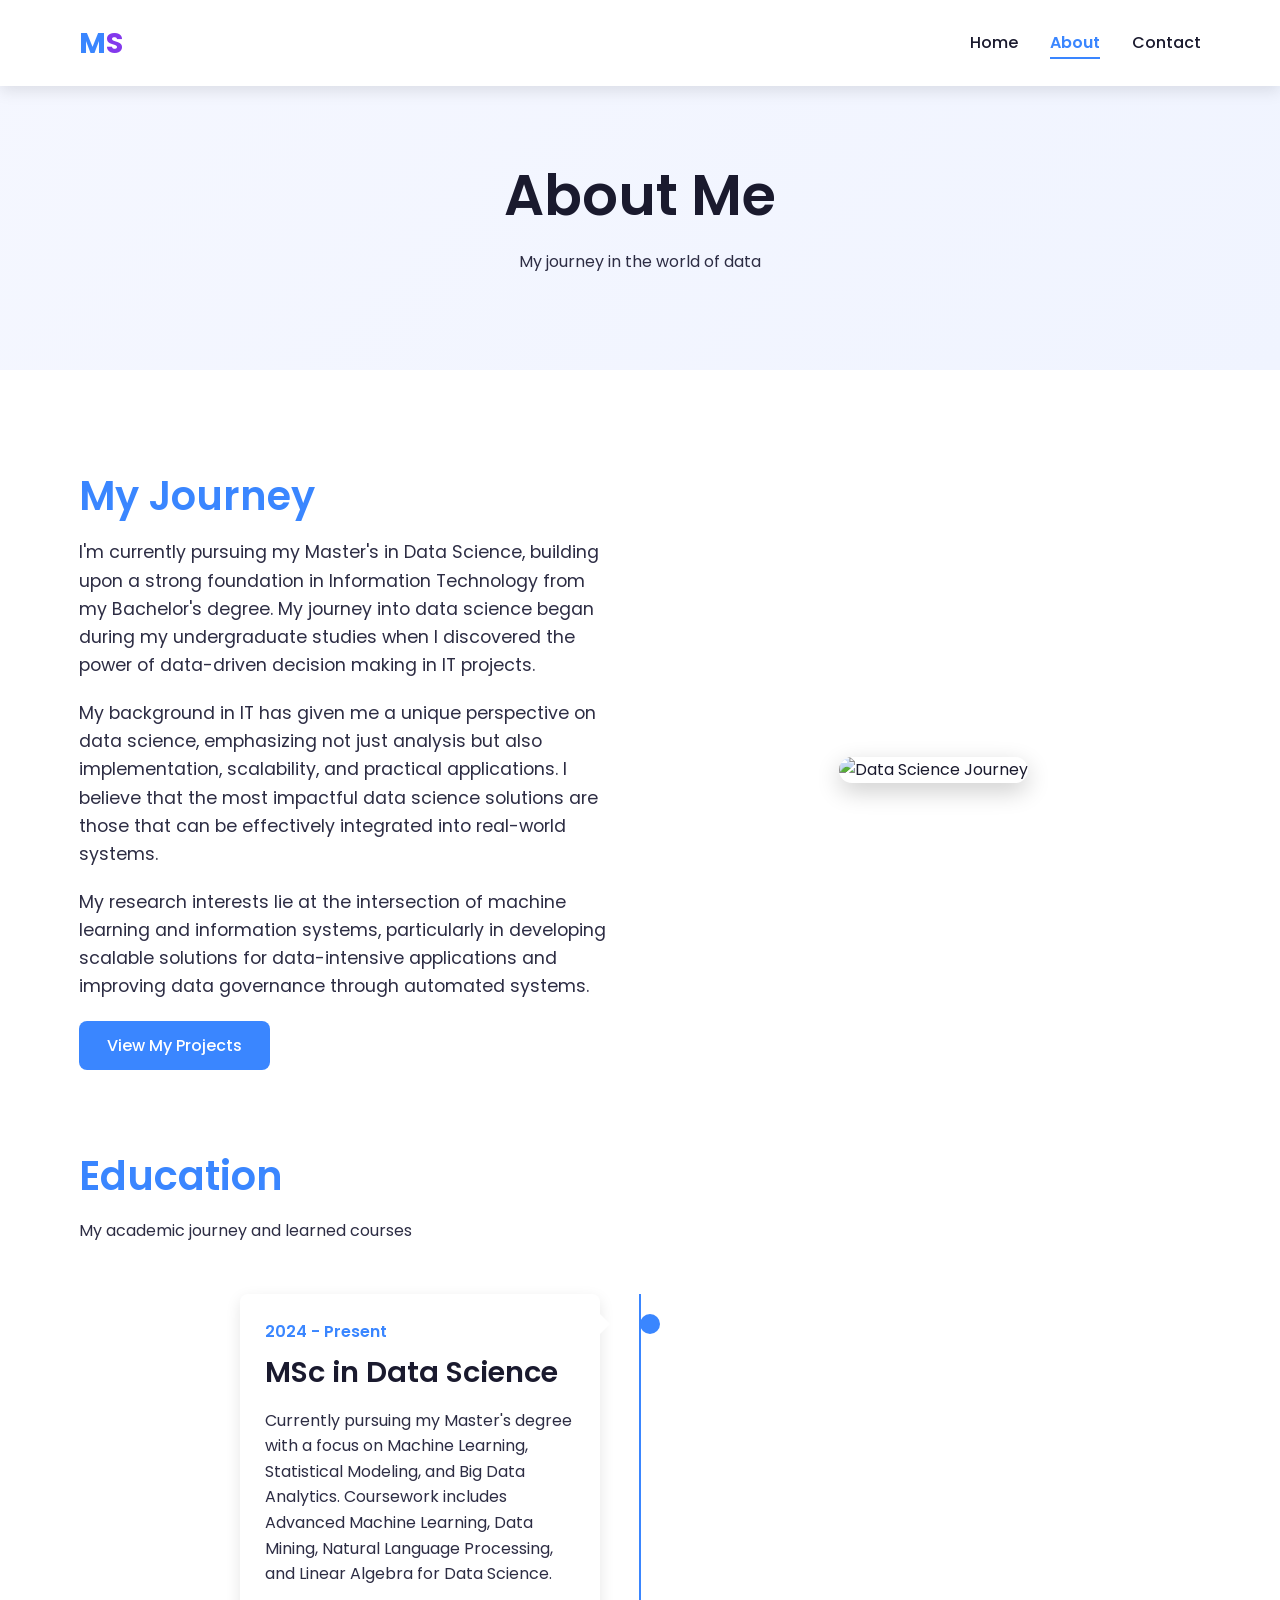
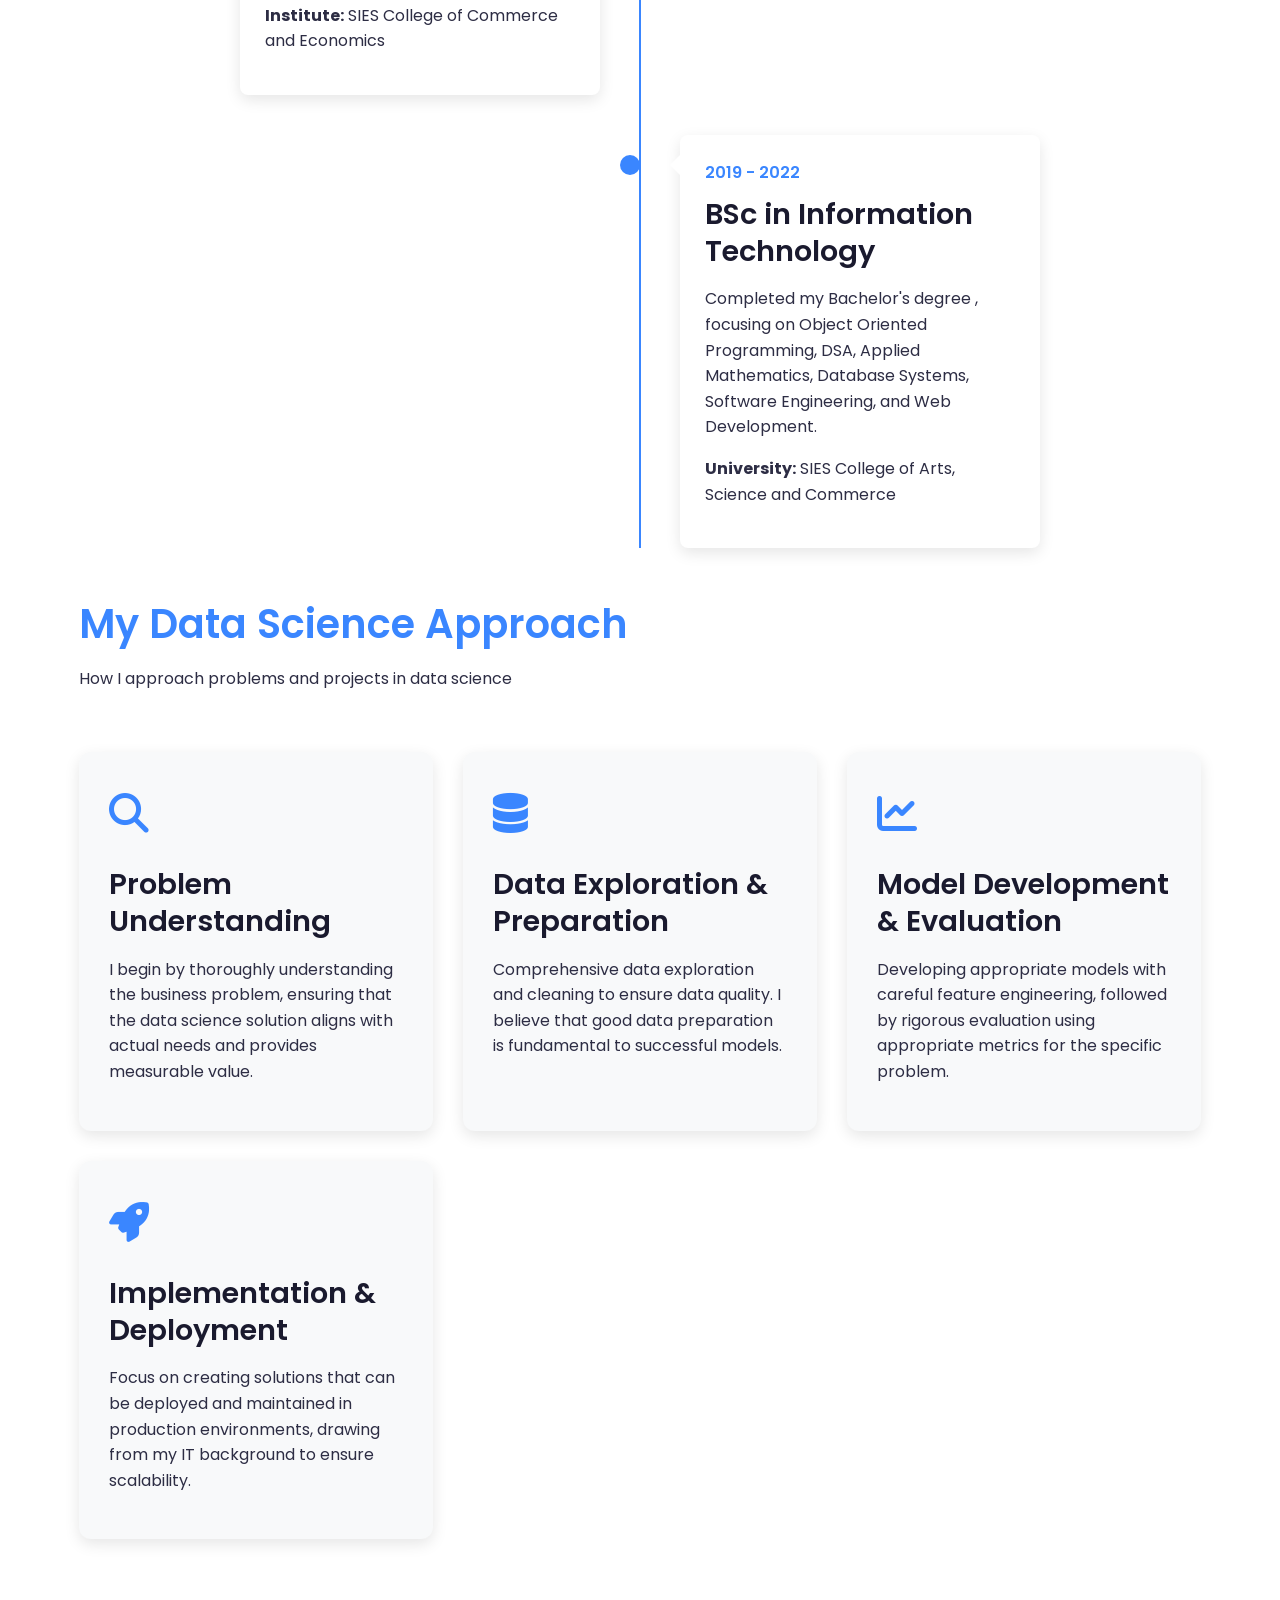
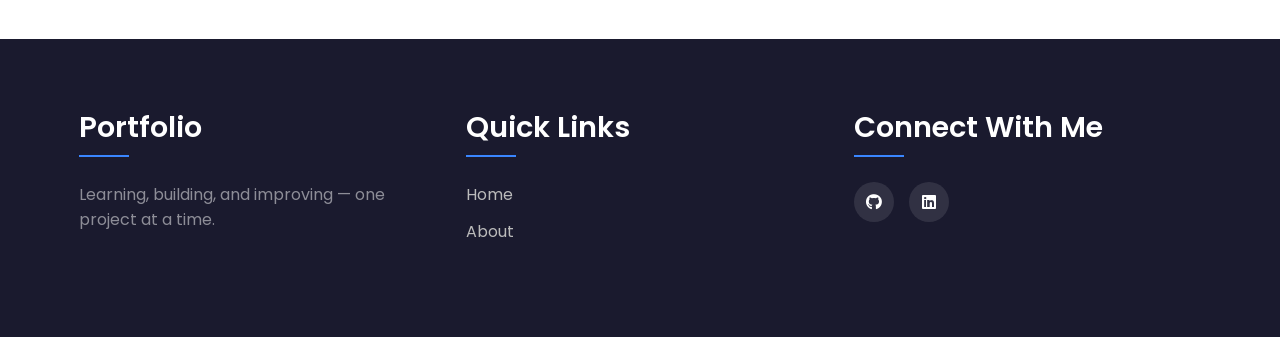
==== about.html @ 9ca44b52 "initial commit" ====
<!DOCTYPE html>
<html lang="en">
<head>
    <meta charset="UTF-8">
    <meta name="viewport" content="width=device-width, initial-scale=1.0">
    <title>About Me</title>
    <link rel="stylesheet" href="https://cdnjs.cloudflare.com/ajax/libs/font-awesome/6.4.0/css/all.min.css">
    <link href="https://fonts.googleapis.com/css2?family=Poppins:wght@300;400;500;600;700&family=Roboto+Mono:wght@300;400;500&display=swap" rel="stylesheet">
    <style>
        :root {
            --primary: #3a86ff;
            --primary-dark: #2667cc;
            --secondary: #8338ec;
            --accent: #ff006e;
            --dark: #1a1a2e;
            --dark-light: #2d2d44;
            --light: #f8f9fa;
            --gray: #6c757d;
            --gray-light: #e9ecef;
            --success: #38b000;
            --warning: #ff9e00;
            --danger: #ef233c;
            --transition: all 0.3s ease;
            --shadow: 0 5px 15px rgba(0, 0, 0, 0.1);
            --shadow-dark: 0 8px 25px rgba(0, 0, 0, 0.2);
            --border-radius: 8px;
            --border-radius-lg: 12px;
        }

        * {
            margin: 0;
            padding: 0;
            box-sizing: border-box;
        }

        body {
            font-family: 'Poppins', sans-serif;
            line-height: 1.6;
            color: var(--dark);
            background-color: var(--light);
            overflow-x: hidden;
        }

        h1, h2, h3, h4, h5 {
            font-weight: 600;
            line-height: 1.3;
            margin-bottom: 1rem;
        }

        h1 {
            font-size: 3.5rem;
        }

        h2 {
            font-size: 2.5rem;
            color: var(--primary);
        }

        h3 {
            font-size: 1.8rem;
        }

        p {
            margin-bottom: 1rem;
            color: var(--dark-light);
        }

        a {
            text-decoration: none;
            color: inherit;
        }

        .container {
            width: 90%;
            max-width: 1200px;
            margin: 0 auto;
            padding: 0 15px;
        }

        .section {
            padding: 100px 0;
        }

        .btn {
            display: inline-block;
            padding: 12px 28px;
            border-radius: var(--border-radius);
            font-weight: 500;
            cursor: pointer;
            transition: var(--transition);
            border: none;
            font-family: 'Poppins', sans-serif;
            font-size: 1rem;
        }

        .btn-primary {
            background-color: var(--primary);
            color: white;
        }

        .btn-primary:hover {
            background-color: var(--primary-dark);
            transform: translateY(-3px);
            box-shadow: var(--shadow);
        }

        .btn-outline {
            background-color: transparent;
            color: var(--primary);
            border: 2px solid var(--primary);
        }

        .btn-outline:hover {
            background-color: var(--primary);
            color: white;
            transform: translateY(-3px);
            box-shadow: var(--shadow);
        }

        /* Header & Navigation */
        header {
            position: fixed;
            top: 0;
            left: 0;
            width: 100%;
            z-index: 1000;
            background-color: rgba(255, 255, 255, 0.95);
            box-shadow: var(--shadow);
            transition: var(--transition);
        }

        header.scrolled {
            padding: 10px 0;
            background-color: rgba(255, 255, 255, 0.98);
        }

        .navbar {
            display: flex;
            justify-content: space-between;
            align-items: center;
            padding: 20px 0;
        }

        .logo {
            font-size: 1.8rem;
            font-weight: 700;
            color: var(--primary);
        }

        .logo span {
            color: var(--secondary);
        }

        .nav-links {
            display: flex;
            list-style: none;
        }

        .nav-links li {
            margin-left: 2rem;
        }

        .nav-links a {
            font-weight: 500;
            position: relative;
            padding: 5px 0;
        }

        .nav-links a::after {
            content: '';
            position: absolute;
            bottom: 0;
            left: 0;
            width: 0;
            height: 2px;
            background-color: var(--primary);
            transition: var(--transition);
        }

        .nav-links a:hover::after {
            width: 100%;
        }

        .nav-links a.active {
            color: var(--primary);
            font-weight: 600;
        }

        .nav-links a.active::after {
            width: 100%;
        }

        .hamburger {
            display: none;
            font-size: 1.5rem;
            cursor: pointer;
            color: var(--dark);
        }

        /* Page Header */
        .page-header {
            padding-top: 160px;
            padding-bottom: 80px;
            background: linear-gradient(135deg, #f5f7ff 0%, #f0f4ff 100%);
            text-align: center;
        }

        /* Page Content */
        .page-content {
            padding: 100px 0;
            background-color: white;
        }

        /* About Content */
        .about-content {
            display: grid;
            grid-template-columns: repeat(auto-fit, minmax(300px, 1fr));
            gap: 50px;
            align-items: center;
            margin-bottom: 80px;
        }

        .about-text p {
            margin-bottom: 20px;
            font-size: 1.1rem;
        }

        .about-image {
            text-align: center;
        }

        .about-image img {
            max-width: 100%;
            border-radius: 20px;
            box-shadow: var(--shadow-dark);
        }

        /* Education & Experience */
        .timeline {
            position: relative;
            max-width: 800px;
            margin: 50px auto;
        }

        .timeline::before {
            content: '';
            position: absolute;
            left: 50%;
            transform: translateX(-50%);
            width: 2px;
            height: 100%;
            background-color: var(--primary);
        }

        .timeline-item {
            margin-bottom: 40px;
            position: relative;
            width: 50%;
            padding-right: 40px;
        }

        .timeline-item:nth-child(even) {
            margin-left: 50%;
            padding-right: 0;
            padding-left: 40px;
        }

        .timeline-content {
            background-color: white;
            padding: 25px;
            border-radius: var(--border-radius);
            box-shadow: var(--shadow);
            position: relative;
        }

        .timeline-content::before {
            content: '';
            position: absolute;
            top: 20px;
            right: -10px;
            width: 0;
            height: 0;
            border-top: 10px solid transparent;
            border-bottom: 10px solid transparent;
            border-left: 10px solid white;
        }

        .timeline-item:nth-child(even) .timeline-content::before {
            right: auto;
            left: -10px;
            border-left: none;
            border-right: 10px solid white;
        }

        .timeline-dot {
            position: absolute;
            top: 20px;
            right: -10px;
            width: 20px;
            height: 20px;
            background-color: var(--primary);
            border-radius: 50%;
            transform: translateX(50%);
        }

        .timeline-item:nth-child(even) .timeline-dot {
            right: auto;
            left: -10px;
            transform: translateX(-50%);
        }

        .timeline-date {
            color: var(--primary);
            font-weight: 600;
            margin-bottom: 10px;
        }

        /* Approach Section */
        .approach-container {
            display: grid;
            grid-template-columns: repeat(auto-fit, minmax(300px, 1fr));
            gap: 30px;
            margin-top: 60px;
        }

        .approach-card {
            background-color: var(--light);
            padding: 30px;
            border-radius: var(--border-radius-lg);
            box-shadow: var(--shadow);
            transition: var(--transition);
        }

        .approach-card:hover {
            transform: translateY(-10px);
            box-shadow: var(--shadow-dark);
        }

        .approach-icon {
            font-size: 2.5rem;
            color: var(--primary);
            margin-bottom: 20px;
        }

        /* Footer */
        footer {
            background-color: var(--dark);
            color: white;
            padding: 70px 0 30px;
        }

        .footer-content {
            display: grid;
            grid-template-columns: repeat(auto-fit, minmax(250px, 1fr));
            gap: 40px;
            margin-bottom: 50px;
        }

        .footer-col h3 {
            color: white;
            margin-bottom: 25px;
            position: relative;
            padding-bottom: 10px;
        }

        .footer-col h3::after {
            content: '';
            position: absolute;
            bottom: 0;
            left: 0;
            width: 50px;
            height: 2px;
            background-color: var(--primary);
        }

        .footer-col p {
            color: white;
            opacity: 0.5;
        }
        .footer-links {
            list-style: none;
        }

        .footer-links li {
            margin-bottom: 12px;
        }

        .footer-links a {
            color: #bbb;
            transition: var(--transition);
        }

        .footer-links a:hover {
            color: var(--primary);
            padding-left: 5px;
        }

        .social-links {
            display: flex;
            gap: 15px;
            margin-top: 20px;
        }

        .social-link {
            width: 40px;
            height: 40px;
            border-radius: 50%;
            background-color: rgba(255, 255, 255, 0.1);
            display: flex;
            align-items: center;
            justify-content: center;
            transition: var(--transition);
        }

        .social-link:hover {
            background-color: var(--primary);
            transform: translateY(-5px);
        }

        .copyright {
            text-align: center;
            padding-top: 30px;
            border-top: 1px solid rgba(255, 255, 255, 0.1);
            color: #aaa;
            font-size: 0.9rem;
        }

        /* Responsive Styles */
        @media (max-width: 992px) {
            h1 {
                font-size: 2.8rem;
            }

            h2 {
                font-size: 2.2rem;
            }
        }

        @media (max-width: 768px) {
            .navbar {
                padding: 15px 0;
            }

            .nav-links {
                position: fixed;
                top: 70px;
                left: 0;
                width: 100%;
                background-color: white;
                flex-direction: column;
                align-items: center;
                padding: 20px 0;
                box-shadow: var(--shadow);
                transform: translateY(-100%);
                opacity: 0;
                visibility: hidden;
                transition: var(--transition);
                z-index: 999;
            }

            .nav-links.active {
                transform: translateY(0);
                opacity: 1;
                visibility: visible;
            }

            .nav-links li {
                margin: 15px 0;
            }

            .hamburger {
                display: block;
            }

            .timeline::before {
                left: 30px;
            }

            .timeline-item {
                width: 100%;
                padding-right: 0;
                padding-left: 70px;
            }

            .timeline-item:nth-child(even) {
                margin-left: 0;
                padding-left: 70px;
            }

            .timeline-dot {
                left: 20px;
                right: auto;
                transform: translateX(0);
            }

            .timeline-item:nth-child(even) .timeline-dot {
                left: 20px;
                transform: translateX(0);
            }

            .timeline-content::before {
                display: none;
            }
        }

        @media (max-width: 576px) {
            h1 {
                font-size: 2.2rem;
            }

            h2 {
                font-size: 1.8rem;
            }

            .section {
                padding: 70px 0;
            }

            .page-header {
                padding-top: 140px;
                padding-bottom: 60px;
            }

            .btn {
                padding: 10px 20px;
            }
        }
    </style>
</head>
<body>
    <!-- Header & Navigation -->
    <header id="header">
        <div class="container">
            <nav class="navbar">
                <a href="index.html" class="logo">M<span>S</span></a>
                <ul class="nav-links" id="navLinks">
                    <li><a href="index.html">Home</a></li>
                    <li><a href="about.html" class="active">About</a></li>
                    <!-- <li><a href="blog.html">Blog</a></li>
                    <li><a href="resources.html">Resources</a></li> -->
                    <li><a href="index.html#contact">Contact</a></li>
                </ul>
                <div class="hamburger" id="hamburger">
                    <i class="fas fa-bars"></i>
                </div>
            </nav>
        </div>
    </header>

    <!-- Page Header -->
    <section class="page-header">
        <div class="container">
            <h1>About Me</h1>
            <p>My journey in the world of data</p>
        </div>
    </section>

    <!-- About Content -->
    <section class="page-content">
        <div class="container">
            <div class="about-content">
                <div class="about-text">
                    <h2>My Journey</h2>
                    <p>I'm currently pursuing my Master's in Data Science, building upon a strong foundation in Information Technology from my Bachelor's degree. My journey into data science began during my undergraduate studies when I discovered the power of data-driven decision making in IT projects.</p>
                    <p>My background in IT has given me a unique perspective on data science, emphasizing not just analysis but also implementation, scalability, and practical applications. I believe that the most impactful data science solutions are those that can be effectively integrated into real-world systems.</p>
                    <p>My research interests lie at the intersection of machine learning and information systems, particularly in developing scalable solutions for data-intensive applications and improving data governance through automated systems.</p>
                    <a href="index.html#projects" class="btn btn-primary">View My Projects</a>
                </div>
                <div class="about-image">
                    <img src="https://images.unsplash.com/photo-1549692520-acc6669e2f0c?ixlib=rb-4.0.3&ixid=M3wxMjA3fDB8MHxwaG90by1wYWdlfHx8fGVufDB8fHx8fA%3D%3D&auto=format&fit=crop&w=1000&q=80" alt="Data Science Journey">
                </div>
            </div>

            <!-- Education & Experience Timeline -->
            <div class="section-header">
                <h2>Education </h2>
                <p>My academic journey and learned courses</p>
            </div>

            <div class="timeline">
                <div class="timeline-item">
                    <div class="timeline-dot"></div>
                    <div class="timeline-content">
                        <div class="timeline-date">2024 - Present</div>
                        <h3>MSc in Data Science</h3>
                        <p>Currently pursuing my Master's degree with a focus on Machine Learning, Statistical Modeling, and Big Data Analytics. Coursework includes Advanced Machine Learning, Data Mining, Natural Language Processing, and Linear Algebra for Data Science.</p>
                        <p><strong>Institute:</strong> <a href="https://siesce.edu.in/" target="_blank">SIES College of Commerce and Economics</a></p>
                    </div>
                </div>
            

                <div class="timeline-item">
                    <div class="timeline-dot"></div>
                    <div class="timeline-content">
                        <div class="timeline-date">2019 - 2022</div>
                        <h3>BSc in Information Technology</h3>
                        <p>Completed my Bachelor's degree , focusing on Object Oriented Programming, DSA, Applied Mathematics, Database Systems, Software Engineering, and Web Development.</p>
                        <p><strong>University:</strong><a href="https://siesascs.edu.in/" target="_blank"> SIES College of Arts, Science and Commerce</a></p>
                    </div>
                </div>
                
            </div>

            <!-- My Approach Section -->
            <div class="section-header">
                <h2>My Data Science Approach</h2>
                <p>How I approach problems and projects in data science</p>
            </div>

            <div class="approach-container">
                <div class="approach-card">
                    <div class="approach-icon">
                        <i class="fas fa-search"></i>
                    </div>
                    <h3>Problem Understanding</h3>
                    <p>I begin by thoroughly understanding the business problem, ensuring that the data science solution aligns with actual needs and provides measurable value.</p>
                </div>

                <div class="approach-card">
                    <div class="approach-icon">
                        <i class="fas fa-database"></i>
                    </div>
                    <h3>Data Exploration & Preparation</h3>
                    <p>Comprehensive data exploration and cleaning to ensure data quality. I believe that good data preparation is fundamental to successful models.</p>
                </div>

                <div class="approach-card">
                    <div class="approach-icon">
                        <i class="fas fa-chart-line"></i>
                    </div>
                    <h3>Model Development & Evaluation</h3>
                    <p>Developing appropriate models with careful feature engineering, followed by rigorous evaluation using appropriate metrics for the specific problem.</p>
                </div>

                <div class="approach-card">
                    <div class="approach-icon">
                        <i class="fas fa-rocket"></i>
                    </div>
                    <h3>Implementation & Deployment</h3>
                    <p>Focus on creating solutions that can be deployed and maintained in production environments, drawing from my IT background to ensure scalability.</p>
                </div>
            </div>
        </div>
    </section>

    <!-- Footer -->
    <footer>
        <div class="container">
            <div class="footer-content">
                <div class="footer-col">
                    <h3>Portfolio</h3>
                    <p>Learning, building, and improving — one project at a time.</p>
                </div>
                <div class="footer-col">
                    <h3>Quick Links</h3>
                    <ul class="footer-links">
                        <li><a href="index.html">Home</a></li>
                        <li><a href="about.html">About</a></li>
                        <!-- <li><a href="blog.html">Blog</a></li>
                        <li><a href="resources.html">Resources</a></li> -->
                    </ul>
                </div>
                <div class="footer-col">
                    <h3>Connect With Me</h3>
                    <div class="social-links">
                        <a href="https://github.com/Mubashirr101" class="social-link" target="_blank"><i class="fab fa-github"></i></a>
                        <a href="https://www.linkedin.com/in/shaikhmubashir/" class="social-link" target="_blank"><i class="fab fa-linkedin"></i></a>
                        <!-- <a href="#" class="social-link"><i class="fab fa-twitter"></i></a>
                        <a href="#" class="social-link"><i class="fab fa-kaggle"></i></a> -->
                    </div>
                </div>
            </div>
            <!-- <div class="copyright">
                <p>&copy; 2023 DataScience Portfolio. All rights reserved. | Designed for Netlify Deployment</p>
            </div> -->
        </div>
    </footer>

    <!-- JavaScript -->
    <script>
        // Mobile Navigation Toggle
        const hamburger = document.getElementById('hamburger');
        const navLinks = document.getElementById('navLinks');
        
        hamburger.addEventListener('click', () => {
            navLinks.classList.toggle('active');
            hamburger.innerHTML = navLinks.classList.contains('active') 
                ? '<i class="fas fa-times"></i>' 
                : '<i class="fas fa-bars"></i>';
        });

        // Close mobile menu when clicking on a link
        document.querySelectorAll('.nav-links a').forEach(link => {
            link.addEventListener('click', () => {
                navLinks.classList.remove('active');
                hamburger.innerHTML = '<i class="fas fa-bars"></i>';
            });
        });

        // Header scroll effect
        window.addEventListener('scroll', () => {
            const header = document.getElementById('header');
            if (window.scrollY > 50) {
                header.classList.add('scrolled');
            } else {
                header.classList.remove('scrolled');
            }
        });

        // Smooth scrolling for anchor links
        document.querySelectorAll('a[href^="#"]').forEach(anchor => {
            anchor.addEventListener('click', function(e) {
                if (this.getAttribute('href') === '#') return;
                
                e.preventDefault();
                const targetId = this.getAttribute('href');
                
                if (document.querySelector(targetId)) {
                    document.querySelector(targetId).scrollIntoView({
                        behavior: 'smooth'
                    });
                }
            });
        });
    </script>
</body>
</html>
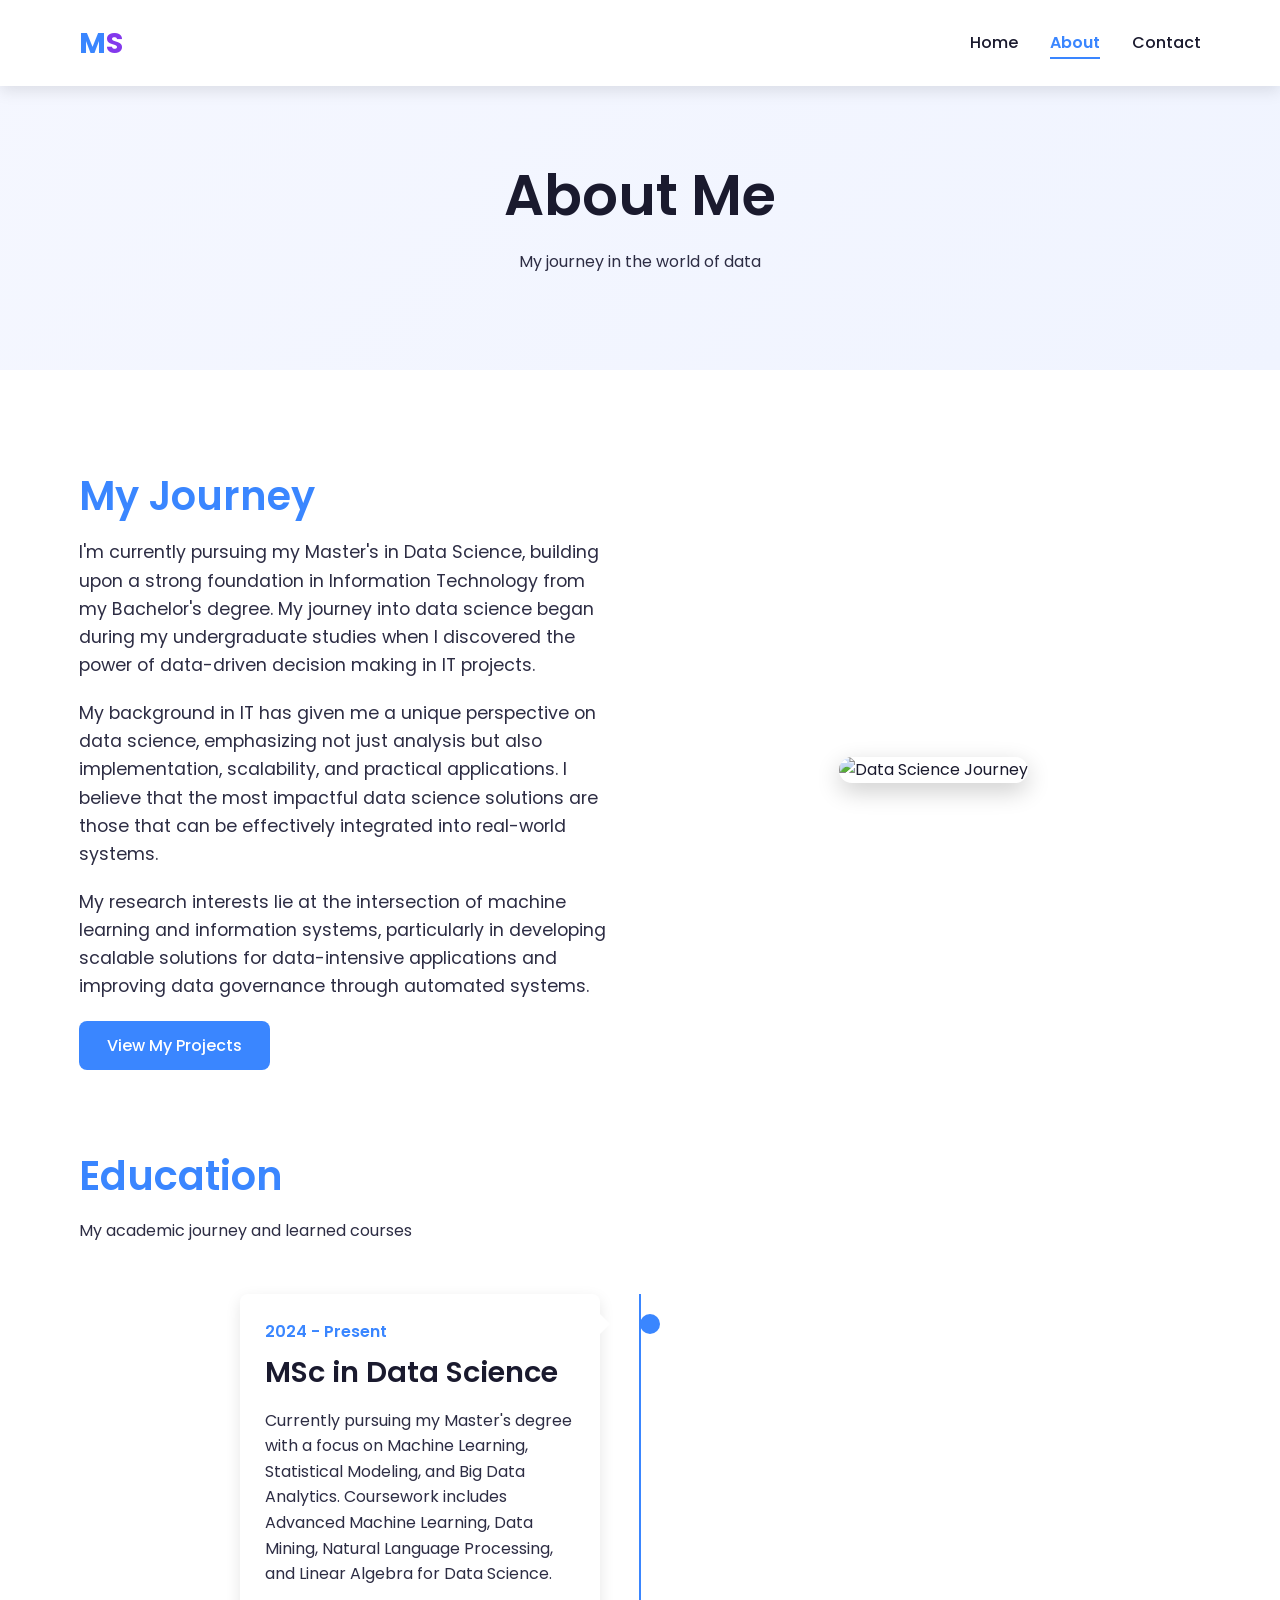
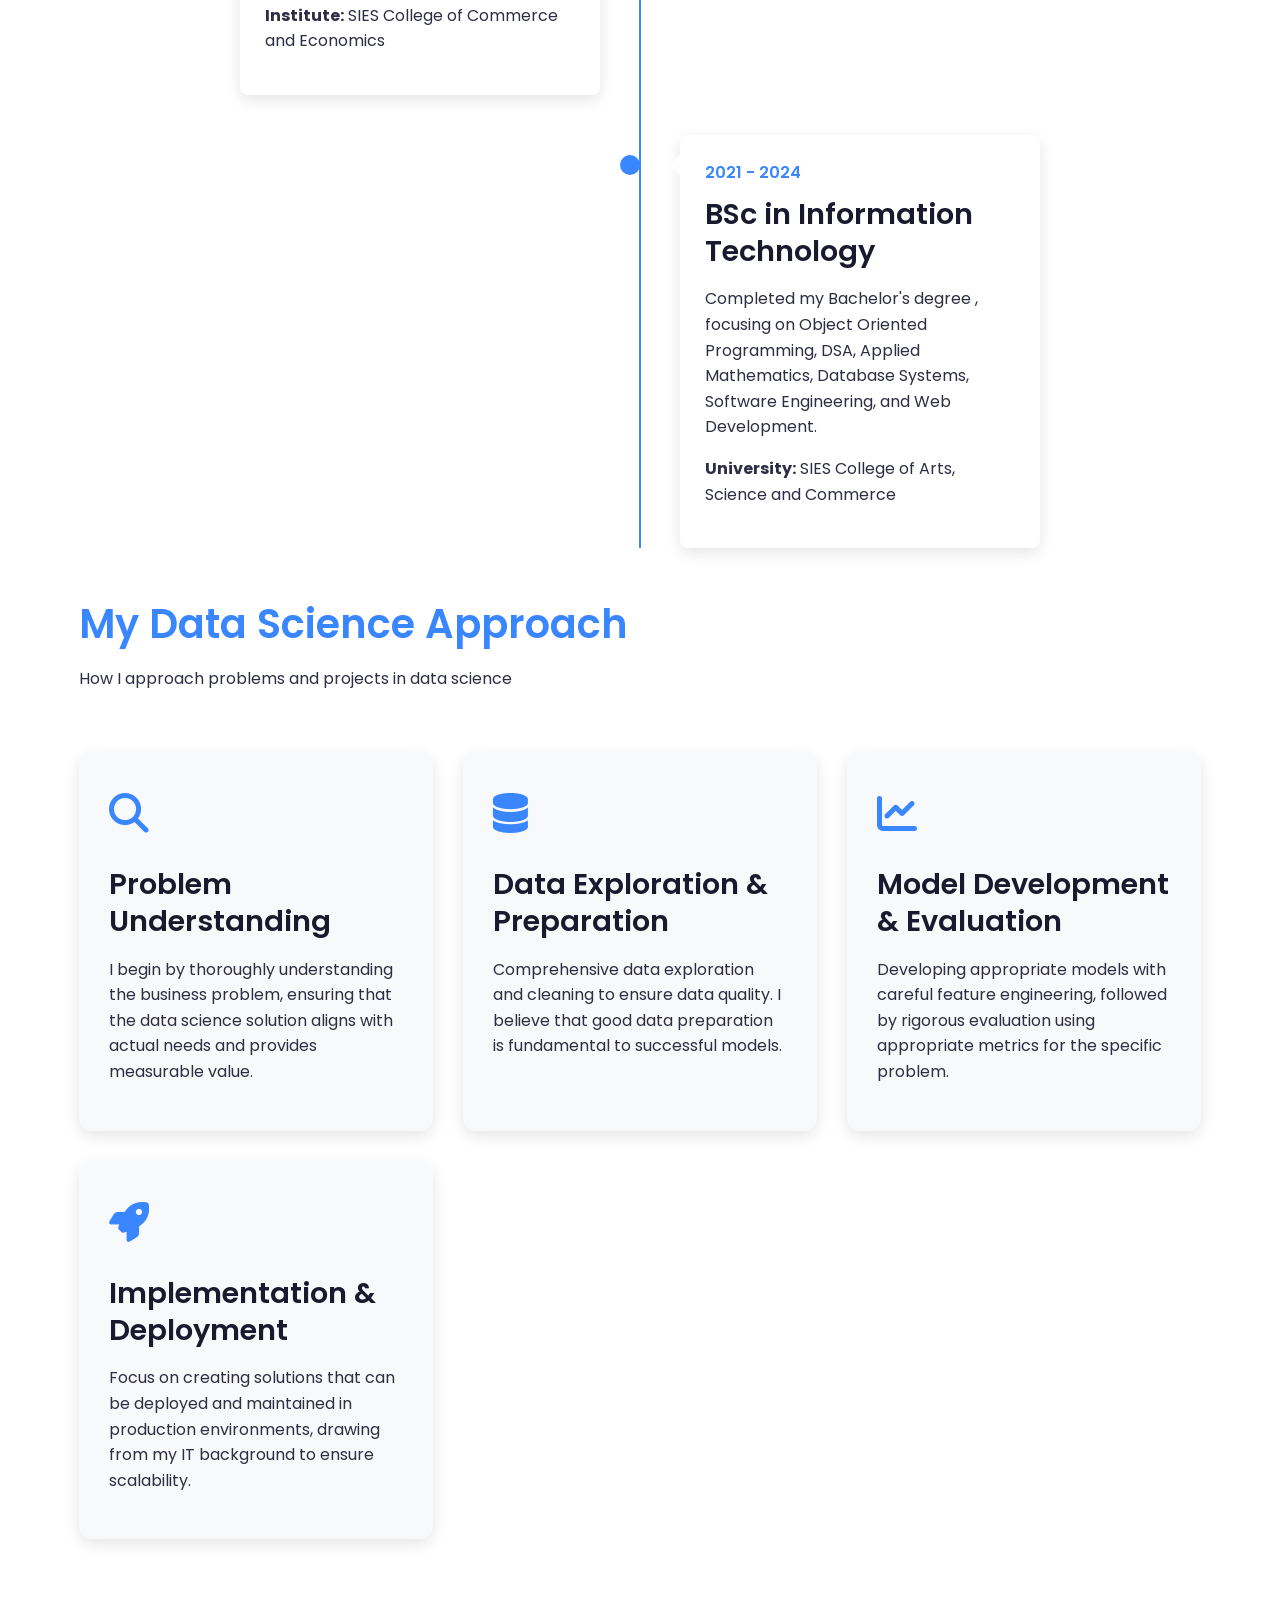
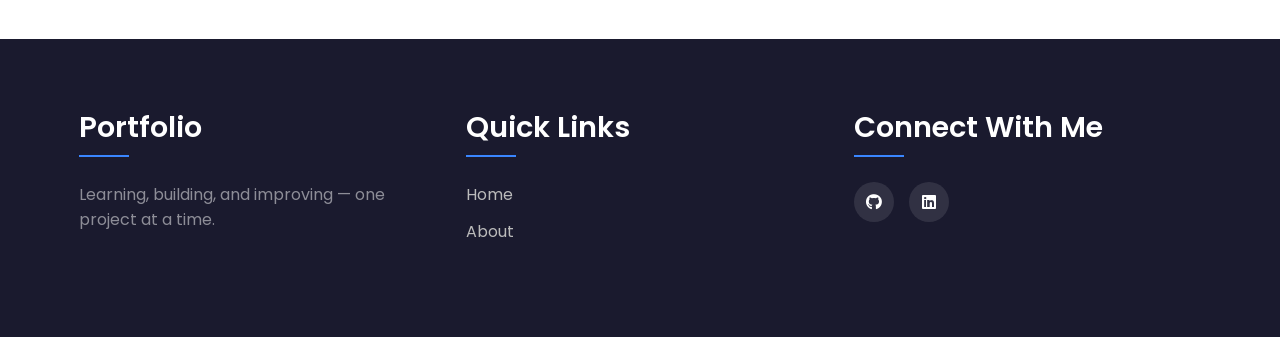
==== commit dff64453: "minor corrections" ====
--- a/about.html
+++ b/about.html
@@ -592,7 +592,7 @@
                 <div class="timeline-item">
                     <div class="timeline-dot"></div>
                     <div class="timeline-content">
-                        <div class="timeline-date">2019 - 2022</div>
+                        <div class="timeline-date">2021 - 2024</div>
                         <h3>BSc in Information Technology</h3>
                         <p>Completed my Bachelor's degree , focusing on Object Oriented Programming, DSA, Applied Mathematics, Database Systems, Software Engineering, and Web Development.</p>
                         <p><strong>University:</strong><a href="https://siesascs.edu.in/" target="_blank"> SIES College of Arts, Science and Commerce</a></p>
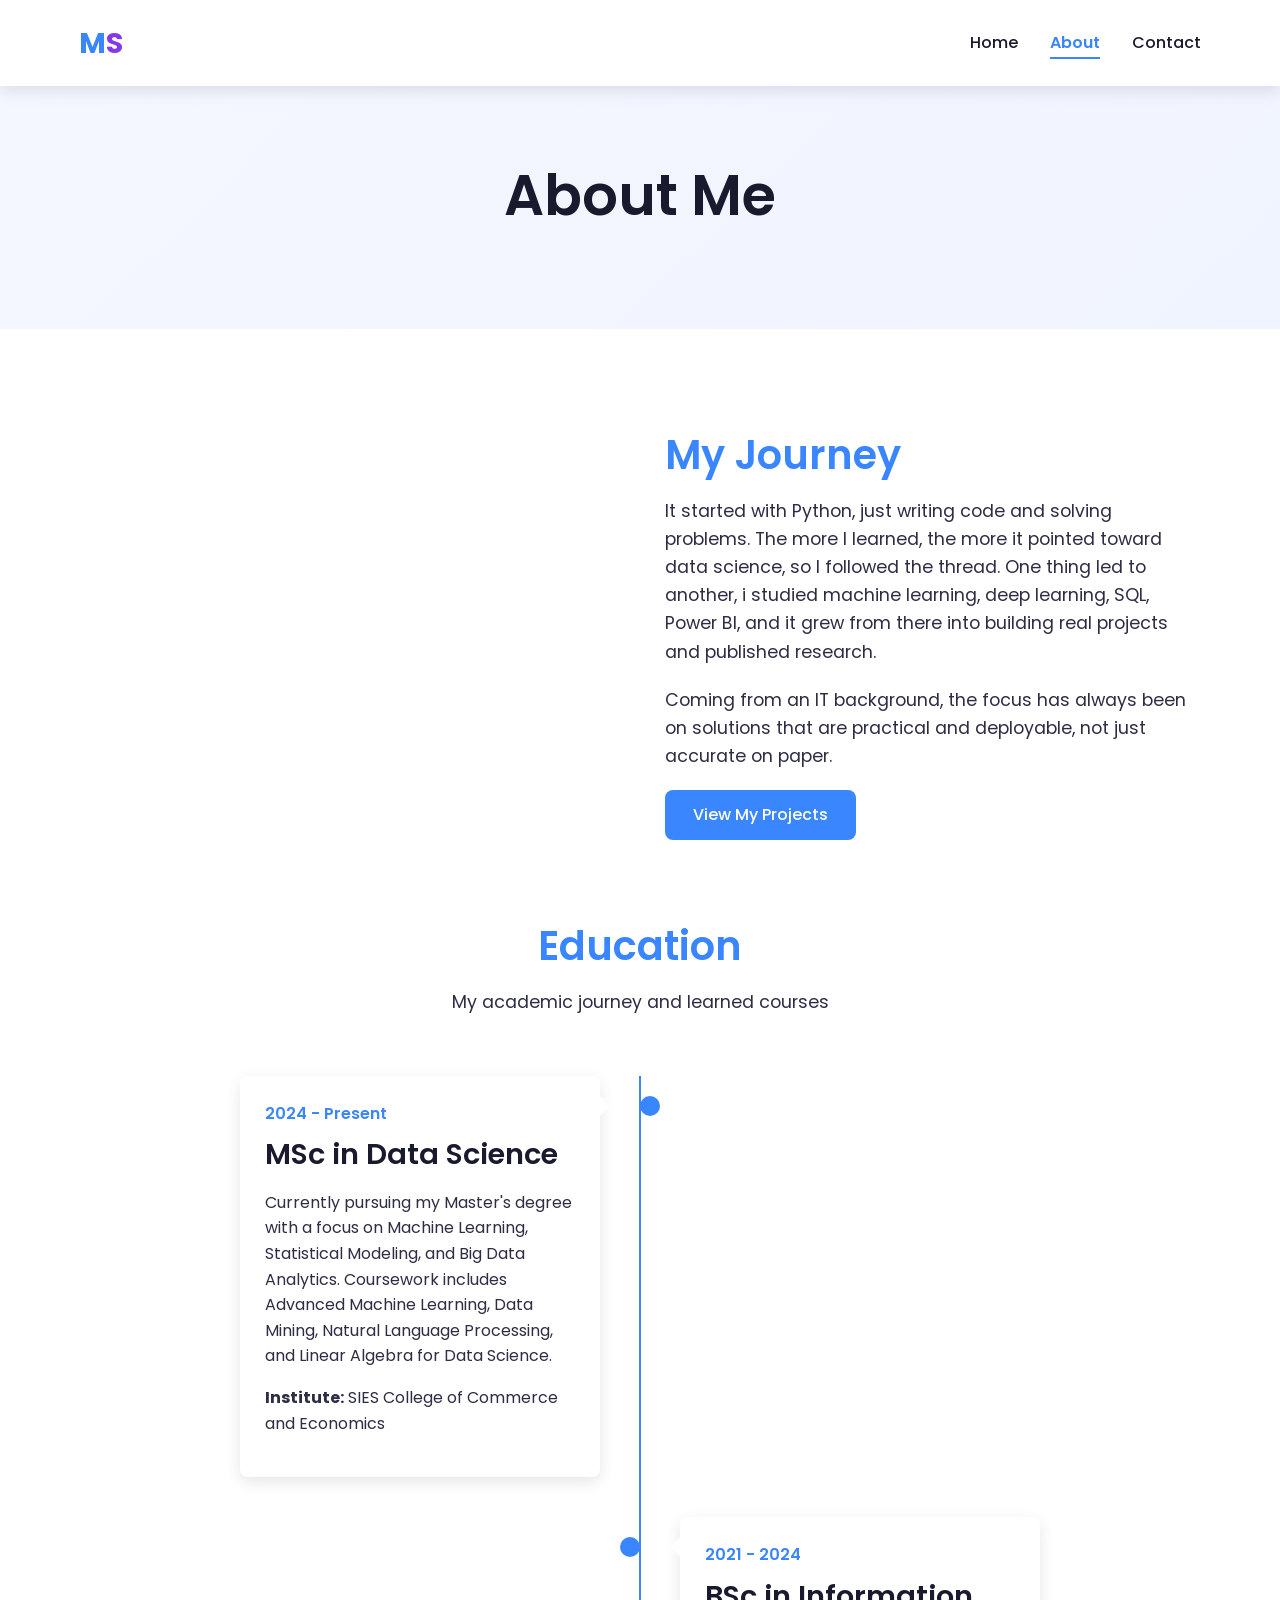
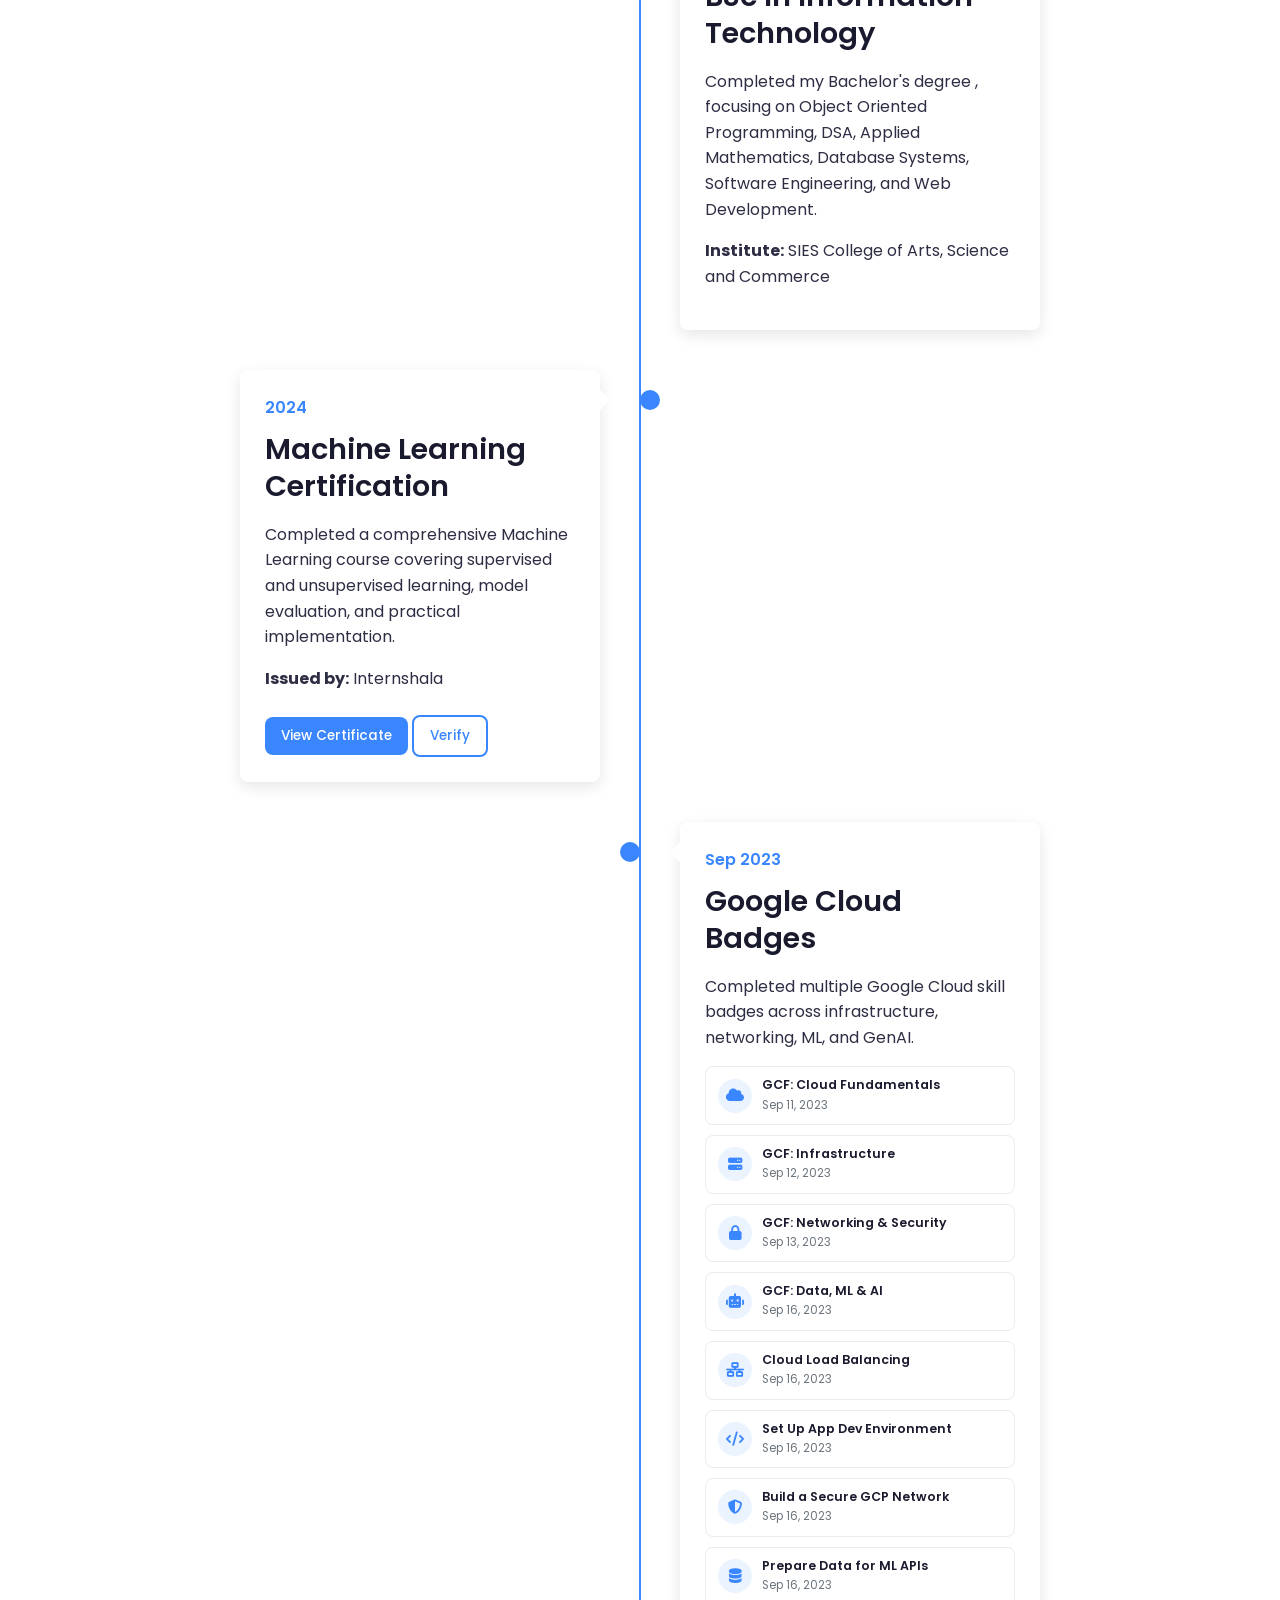
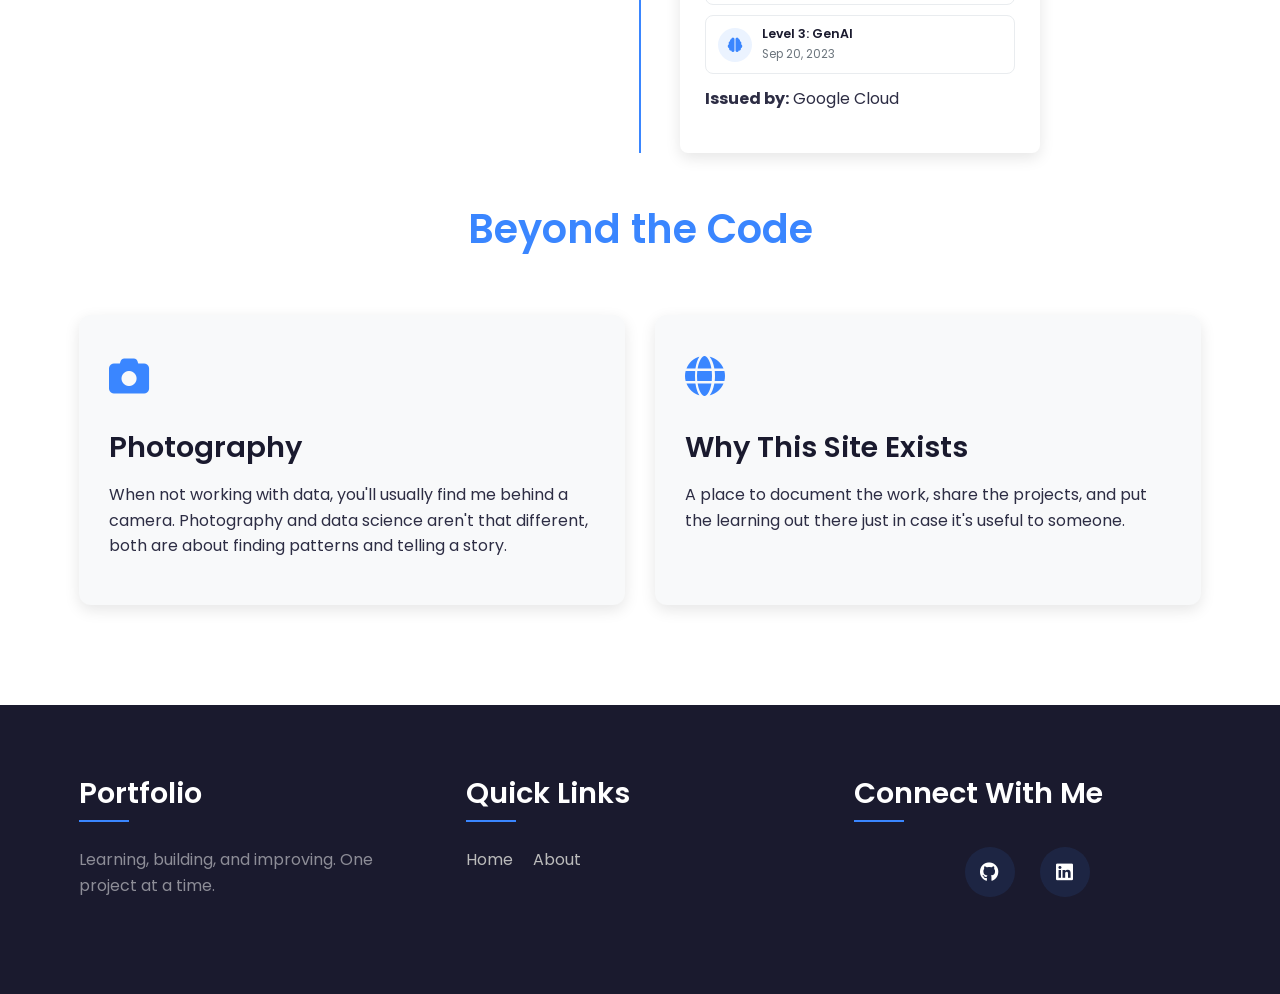
==== commit 68c60b8f: "enhanced about page layout and content, add new images and certificate" ====
--- a/about.html
+++ b/about.html
@@ -4,528 +4,10 @@
     <meta charset="UTF-8">
     <meta name="viewport" content="width=device-width, initial-scale=1.0">
     <title>About Me</title>
+    <link rel="icon" type="image/png" href="assets/images/logo/logo_for_tab.png">
     <link rel="stylesheet" href="https://cdnjs.cloudflare.com/ajax/libs/font-awesome/6.4.0/css/all.min.css">
+    <link rel="stylesheet" href="assets/css/styles.css">
     <link href="https://fonts.googleapis.com/css2?family=Poppins:wght@300;400;500;600;700&family=Roboto+Mono:wght@300;400;500&display=swap" rel="stylesheet">
-    <style>
-        :root {
-            --primary: #3a86ff;
-            --primary-dark: #2667cc;
-            --secondary: #8338ec;
-            --accent: #ff006e;
-            --dark: #1a1a2e;
-            --dark-light: #2d2d44;
-            --light: #f8f9fa;
-            --gray: #6c757d;
-            --gray-light: #e9ecef;
-            --success: #38b000;
-            --warning: #ff9e00;
-            --danger: #ef233c;
-            --transition: all 0.3s ease;
-            --shadow: 0 5px 15px rgba(0, 0, 0, 0.1);
-            --shadow-dark: 0 8px 25px rgba(0, 0, 0, 0.2);
-            --border-radius: 8px;
-            --border-radius-lg: 12px;
-        }
-
-        * {
-            margin: 0;
-            padding: 0;
-            box-sizing: border-box;
-        }
-
-        body {
-            font-family: 'Poppins', sans-serif;
-            line-height: 1.6;
-            color: var(--dark);
-            background-color: var(--light);
-            overflow-x: hidden;
-        }
-
-        h1, h2, h3, h4, h5 {
-            font-weight: 600;
-            line-height: 1.3;
-            margin-bottom: 1rem;
-        }
-
-        h1 {
-            font-size: 3.5rem;
-        }
-
-        h2 {
-            font-size: 2.5rem;
-            color: var(--primary);
-        }
-
-        h3 {
-            font-size: 1.8rem;
-        }
-
-        p {
-            margin-bottom: 1rem;
-            color: var(--dark-light);
-        }
-
-        a {
-            text-decoration: none;
-            color: inherit;
-        }
-
-        .container {
-            width: 90%;
-            max-width: 1200px;
-            margin: 0 auto;
-            padding: 0 15px;
-        }
-
-        .section {
-            padding: 100px 0;
-        }
-
-        .btn {
-            display: inline-block;
-            padding: 12px 28px;
-            border-radius: var(--border-radius);
-            font-weight: 500;
-            cursor: pointer;
-            transition: var(--transition);
-            border: none;
-            font-family: 'Poppins', sans-serif;
-            font-size: 1rem;
-        }
-
-        .btn-primary {
-            background-color: var(--primary);
-            color: white;
-        }
-
-        .btn-primary:hover {
-            background-color: var(--primary-dark);
-            transform: translateY(-3px);
-            box-shadow: var(--shadow);
-        }
-
-        .btn-outline {
-            background-color: transparent;
-            color: var(--primary);
-            border: 2px solid var(--primary);
-        }
-
-        .btn-outline:hover {
-            background-color: var(--primary);
-            color: white;
-            transform: translateY(-3px);
-            box-shadow: var(--shadow);
-        }
-
-        /* Header & Navigation */
-        header {
-            position: fixed;
-            top: 0;
-            left: 0;
-            width: 100%;
-            z-index: 1000;
-            background-color: rgba(255, 255, 255, 0.95);
-            box-shadow: var(--shadow);
-            transition: var(--transition);
-        }
-
-        header.scrolled {
-            padding: 10px 0;
-            background-color: rgba(255, 255, 255, 0.98);
-        }
-
-        .navbar {
-            display: flex;
-            justify-content: space-between;
-            align-items: center;
-            padding: 20px 0;
-        }
-
-        .logo {
-            font-size: 1.8rem;
-            font-weight: 700;
-            color: var(--primary);
-        }
-
-        .logo span {
-            color: var(--secondary);
-        }
-
-        .nav-links {
-            display: flex;
-            list-style: none;
-        }
-
-        .nav-links li {
-            margin-left: 2rem;
-        }
-
-        .nav-links a {
-            font-weight: 500;
-            position: relative;
-            padding: 5px 0;
-        }
-
-        .nav-links a::after {
-            content: '';
-            position: absolute;
-            bottom: 0;
-            left: 0;
-            width: 0;
-            height: 2px;
-            background-color: var(--primary);
-            transition: var(--transition);
-        }
-
-        .nav-links a:hover::after {
-            width: 100%;
-        }
-
-        .nav-links a.active {
-            color: var(--primary);
-            font-weight: 600;
-        }
-
-        .nav-links a.active::after {
-            width: 100%;
-        }
-
-        .hamburger {
-            display: none;
-            font-size: 1.5rem;
-            cursor: pointer;
-            color: var(--dark);
-        }
-
-        /* Page Header */
-        .page-header {
-            padding-top: 160px;
-            padding-bottom: 80px;
-            background: linear-gradient(135deg, #f5f7ff 0%, #f0f4ff 100%);
-            text-align: center;
-        }
-
-        /* Page Content */
-        .page-content {
-            padding: 100px 0;
-            background-color: white;
-        }
-
-        /* About Content */
-        .about-content {
-            display: grid;
-            grid-template-columns: repeat(auto-fit, minmax(300px, 1fr));
-            gap: 50px;
-            align-items: center;
-            margin-bottom: 80px;
-        }
-
-        .about-text p {
-            margin-bottom: 20px;
-            font-size: 1.1rem;
-        }
-
-        .about-image {
-            text-align: center;
-        }
-
-        .about-image img {
-            max-width: 100%;
-            border-radius: 20px;
-            box-shadow: var(--shadow-dark);
-        }
-
-        /* Education & Experience */
-        .timeline {
-            position: relative;
-            max-width: 800px;
-            margin: 50px auto;
-        }
-
-        .timeline::before {
-            content: '';
-            position: absolute;
-            left: 50%;
-            transform: translateX(-50%);
-            width: 2px;
-            height: 100%;
-            background-color: var(--primary);
-        }
-
-        .timeline-item {
-            margin-bottom: 40px;
-            position: relative;
-            width: 50%;
-            padding-right: 40px;
-        }
-
-        .timeline-item:nth-child(even) {
-            margin-left: 50%;
-            padding-right: 0;
-            padding-left: 40px;
-        }
-
-        .timeline-content {
-            background-color: white;
-            padding: 25px;
-            border-radius: var(--border-radius);
-            box-shadow: var(--shadow);
-            position: relative;
-        }
-
-        .timeline-content::before {
-            content: '';
-            position: absolute;
-            top: 20px;
-            right: -10px;
-            width: 0;
-            height: 0;
-            border-top: 10px solid transparent;
-            border-bottom: 10px solid transparent;
-            border-left: 10px solid white;
-        }
-
-        .timeline-item:nth-child(even) .timeline-content::before {
-            right: auto;
-            left: -10px;
-            border-left: none;
-            border-right: 10px solid white;
-        }
-
-        .timeline-dot {
-            position: absolute;
-            top: 20px;
-            right: -10px;
-            width: 20px;
-            height: 20px;
-            background-color: var(--primary);
-            border-radius: 50%;
-            transform: translateX(50%);
-        }
-
-        .timeline-item:nth-child(even) .timeline-dot {
-            right: auto;
-            left: -10px;
-            transform: translateX(-50%);
-        }
-
-        .timeline-date {
-            color: var(--primary);
-            font-weight: 600;
-            margin-bottom: 10px;
-        }
-
-        /* Approach Section */
-        .approach-container {
-            display: grid;
-            grid-template-columns: repeat(auto-fit, minmax(300px, 1fr));
-            gap: 30px;
-            margin-top: 60px;
-        }
-
-        .approach-card {
-            background-color: var(--light);
-            padding: 30px;
-            border-radius: var(--border-radius-lg);
-            box-shadow: var(--shadow);
-            transition: var(--transition);
-        }
-
-        .approach-card:hover {
-            transform: translateY(-10px);
-            box-shadow: var(--shadow-dark);
-        }
-
-        .approach-icon {
-            font-size: 2.5rem;
-            color: var(--primary);
-            margin-bottom: 20px;
-        }
-
-        /* Footer */
-        footer {
-            background-color: var(--dark);
-            color: white;
-            padding: 70px 0 30px;
-        }
-
-        .footer-content {
-            display: grid;
-            grid-template-columns: repeat(auto-fit, minmax(250px, 1fr));
-            gap: 40px;
-            margin-bottom: 50px;
-        }
-
-        .footer-col h3 {
-            color: white;
-            margin-bottom: 25px;
-            position: relative;
-            padding-bottom: 10px;
-        }
-
-        .footer-col h3::after {
-            content: '';
-            position: absolute;
-            bottom: 0;
-            left: 0;
-            width: 50px;
-            height: 2px;
-            background-color: var(--primary);
-        }
-
-        .footer-col p {
-            color: white;
-            opacity: 0.5;
-        }
-        .footer-links {
-            list-style: none;
-        }
-
-        .footer-links li {
-            margin-bottom: 12px;
-        }
-
-        .footer-links a {
-            color: #bbb;
-            transition: var(--transition);
-        }
-
-        .footer-links a:hover {
-            color: var(--primary);
-            padding-left: 5px;
-        }
-
-        .social-links {
-            display: flex;
-            gap: 15px;
-            margin-top: 20px;
-        }
-
-        .social-link {
-            width: 40px;
-            height: 40px;
-            border-radius: 50%;
-            background-color: rgba(255, 255, 255, 0.1);
-            display: flex;
-            align-items: center;
-            justify-content: center;
-            transition: var(--transition);
-        }
-
-        .social-link:hover {
-            background-color: var(--primary);
-            transform: translateY(-5px);
-        }
-
-        .copyright {
-            text-align: center;
-            padding-top: 30px;
-            border-top: 1px solid rgba(255, 255, 255, 0.1);
-            color: #aaa;
-            font-size: 0.9rem;
-        }
-
-        /* Responsive Styles */
-        @media (max-width: 992px) {
-            h1 {
-                font-size: 2.8rem;
-            }
-
-            h2 {
-                font-size: 2.2rem;
-            }
-        }
-
-        @media (max-width: 768px) {
-            .navbar {
-                padding: 15px 0;
-            }
-
-            .nav-links {
-                position: fixed;
-                top: 70px;
-                left: 0;
-                width: 100%;
-                background-color: white;
-                flex-direction: column;
-                align-items: center;
-                padding: 20px 0;
-                box-shadow: var(--shadow);
-                transform: translateY(-100%);
-                opacity: 0;
-                visibility: hidden;
-                transition: var(--transition);
-                z-index: 999;
-            }
-
-            .nav-links.active {
-                transform: translateY(0);
-                opacity: 1;
-                visibility: visible;
-            }
-
-            .nav-links li {
-                margin: 15px 0;
-            }
-
-            .hamburger {
-                display: block;
-            }
-
-            .timeline::before {
-                left: 30px;
-            }
-
-            .timeline-item {
-                width: 100%;
-                padding-right: 0;
-                padding-left: 70px;
-            }
-
-            .timeline-item:nth-child(even) {
-                margin-left: 0;
-                padding-left: 70px;
-            }
-
-            .timeline-dot {
-                left: 20px;
-                right: auto;
-                transform: translateX(0);
-            }
-
-            .timeline-item:nth-child(even) .timeline-dot {
-                left: 20px;
-                transform: translateX(0);
-            }
-
-            .timeline-content::before {
-                display: none;
-            }
-        }
-
-        @media (max-width: 576px) {
-            h1 {
-                font-size: 2.2rem;
-            }
-
-            h2 {
-                font-size: 1.8rem;
-            }
-
-            .section {
-                padding: 70px 0;
-            }
-
-            .page-header {
-                padding-top: 140px;
-                padding-bottom: 60px;
-            }
-
-            .btn {
-                padding: 10px 20px;
-            }
-        }
-    </style>
 </head>
 <body>
     <!-- Header & Navigation -->
@@ -551,7 +33,7 @@
     <section class="page-header">
         <div class="container">
             <h1>About Me</h1>
-            <p>My journey in the world of data</p>
+            <!-- <p>My journey in the world of data</p> -->
         </div>
     </section>
 
@@ -559,16 +41,18 @@
     <section class="page-content">
         <div class="container">
             <div class="about-content">
+                <div class="about-image">
+                    <picture>
+                        <source media="(max-width: 1020px)" srcset="assets/images/about/myphoto-vertical.jpg">
+                        <img src="assets/images/about/myphoto-horizontal.jpg" alt="My Photo">
+                    </picture>
+                </div>
                 <div class="about-text">
                     <h2>My Journey</h2>
-                    <p>I'm currently pursuing my Master's in Data Science, building upon a strong foundation in Information Technology from my Bachelor's degree. My journey into data science began during my undergraduate studies when I discovered the power of data-driven decision making in IT projects.</p>
-                    <p>My background in IT has given me a unique perspective on data science, emphasizing not just analysis but also implementation, scalability, and practical applications. I believe that the most impactful data science solutions are those that can be effectively integrated into real-world systems.</p>
-                    <p>My research interests lie at the intersection of machine learning and information systems, particularly in developing scalable solutions for data-intensive applications and improving data governance through automated systems.</p>
+                    <p>It started with Python, just writing code and solving problems. The more I learned, the more it pointed toward data science, so I followed the thread. One thing led to another, i studied machine learning, deep learning, SQL, Power BI, and it grew from there into building real projects and published research.</p>
+                    <p>Coming from an IT background, the focus has always been on solutions that are practical and deployable, not just accurate on paper.</p>
                     <a href="index.html#projects" class="btn btn-primary">View My Projects</a>
-                </div>
-                <div class="about-image">
-                    <img src="https://images.unsplash.com/photo-1549692520-acc6669e2f0c?ixlib=rb-4.0.3&ixid=M3wxMjA3fDB8MHxwaG90by1wYWdlfHx8fGVufDB8fHx8fA%3D%3D&auto=format&fit=crop&w=1000&q=80" alt="Data Science Journey">
-                </div>
+                </div>                
             </div>
 
             <!-- Education & Experience Timeline -->
@@ -595,49 +79,119 @@
                         <div class="timeline-date">2021 - 2024</div>
                         <h3>BSc in Information Technology</h3>
                         <p>Completed my Bachelor's degree , focusing on Object Oriented Programming, DSA, Applied Mathematics, Database Systems, Software Engineering, and Web Development.</p>
-                        <p><strong>University:</strong><a href="https://siesascs.edu.in/" target="_blank"> SIES College of Arts, Science and Commerce</a></p>
+                        <p><strong>Institute:</strong><a href="https://siesascs.edu.in/" target="_blank"> SIES College of Arts, Science and Commerce</a></p>
+                    </div>
+                </div>
+
+                <div class="timeline-item">
+                    <div class="timeline-dot"></div>
+                    <div class="timeline-content">
+                        <div class="timeline-date">2024</div>
+                        <h3>Machine Learning Certification</h3>
+                        <p>Completed a comprehensive Machine Learning course covering supervised and unsupervised learning, model evaluation, and practical implementation.</p>
+                        <p><strong>Issued by:</strong> <a href="https://internshala.com/"> Internshala</a></p>
+                        <a href="assets/docs/Mubashir_Shaikh_Machine-Learning-Training-Certificate-of-Completion.pdf" target="_blank" class="btn btn-primary" style="margin-top: 8px; font-size: 0.85rem; padding: 8px 16px;">View Certificate</a>
+                        <a href="https://trainings.internshala.com/verify-certificate/?certificate_number=gl0qurzfg10" target="_blank" class="btn btn-outline" style="margin-top: 8px; font-size: 0.85rem; padding: 8px 16px;">Verify</a>
+                    </div>
+                </div>
+
+                <div class="timeline-item">
+                    <div class="timeline-dot"></div>
+                    <div class="timeline-content">
+                        <div class="timeline-date">Sep 2023</div>
+                        <h3>Google Cloud Badges</h3>
+                        <p>Completed multiple Google Cloud skill badges across infrastructure, networking, ML, and GenAI.</p>
+                        <div class="badge-grid">
+                            <a href="https://www.skills.google/public_profiles/52eb21dc-e0a1-43d0-9da1-57175506d3a1/badges/5085643" target="_blank" class="badge-card">
+                                <div class="badge-icon"><i class="fas fa-cloud"></i></div>
+                                <div class="badge-info">
+                                    <span class="badge-name">GCF: Cloud Fundamentals</span>
+                                    <span class="badge-date">Sep 11, 2023</span>
+                                </div>
+                            </a>
+                            <a href="https://www.skills.google/public_profiles/52eb21dc-e0a1-43d0-9da1-57175506d3a1/badges/5098152" target="_blank" class="badge-card">
+                                <div class="badge-icon"><i class="fas fa-server"></i></div>
+                                <div class="badge-info">
+                                    <span class="badge-name">GCF: Infrastructure</span>
+                                    <span class="badge-date">Sep 12, 2023</span>
+                                </div>
+                            </a>
+                            <a href="https://www.skills.google/public_profiles/52eb21dc-e0a1-43d0-9da1-57175506d3a1/badges/5117515" target="_blank" class="badge-card">
+                                <div class="badge-icon"><i class="fas fa-lock"></i></div>
+                                <div class="badge-info">
+                                    <span class="badge-name">GCF: Networking & Security</span>
+                                    <span class="badge-date">Sep 13, 2023</span>
+                                </div>
+                            </a>
+                            <a href="https://www.skills.google/public_profiles/52eb21dc-e0a1-43d0-9da1-57175506d3a1/badges/5168256" target="_blank" class="badge-card">
+                                <div class="badge-icon"><i class="fas fa-robot"></i></div>
+                                <div class="badge-info">
+                                    <span class="badge-name">GCF: Data, ML & AI</span>
+                                    <span class="badge-date">Sep 16, 2023</span>
+                                </div>
+                            </a>
+                            <a href="https://www.skills.google/public_profiles/52eb21dc-e0a1-43d0-9da1-57175506d3a1/badges/5168918" target="_blank" class="badge-card">
+                                <div class="badge-icon"><i class="fas fa-network-wired"></i></div>
+                                <div class="badge-info">
+                                    <span class="badge-name">Cloud Load Balancing</span>
+                                    <span class="badge-date">Sep 16, 2023</span>
+                                </div>
+                            </a>
+                            <a href="https://www.skills.google/public_profiles/52eb21dc-e0a1-43d0-9da1-57175506d3a1/badges/5170054" target="_blank" class="badge-card">
+                                <div class="badge-icon"><i class="fas fa-code"></i></div>
+                                <div class="badge-info">
+                                    <span class="badge-name">Set Up App Dev Environment</span>
+                                    <span class="badge-date">Sep 16, 2023</span>
+                                </div>
+                            </a>
+                            <a href="https://www.skills.google/public_profiles/52eb21dc-e0a1-43d0-9da1-57175506d3a1/badges/5170592" target="_blank" class="badge-card">
+                                <div class="badge-icon"><i class="fas fa-shield-alt"></i></div>
+                                <div class="badge-info">
+                                    <span class="badge-name">Build a Secure GCP Network</span>
+                                    <span class="badge-date">Sep 16, 2023</span>
+                                </div>
+                            </a>
+                            <a href="https://www.skills.google/public_profiles/52eb21dc-e0a1-43d0-9da1-57175506d3a1/badges/5170920" target="_blank" class="badge-card">
+                                <div class="badge-icon"><i class="fas fa-database"></i></div>
+                                <div class="badge-info">
+                                    <span class="badge-name">Prepare Data for ML APIs</span>
+                                    <span class="badge-date">Sep 16, 2023</span>
+                                </div>
+                            </a>
+                            <a href="https://www.skills.google/public_profiles/52eb21dc-e0a1-43d0-9da1-57175506d3a1/badges/5225728" target="_blank" class="badge-card">
+                                <div class="badge-icon"><i class="fas fa-brain"></i></div>
+                                <div class="badge-info">
+                                    <span class="badge-name">Level 3: GenAI</span>
+                                    <span class="badge-date">Sep 20, 2023</span>
+                                </div>
+                            </a>
+                        </div>
+                            <p style="margin-top: 12px;"><strong>Issued by:</strong> Google Cloud</p>
                     </div>
                 </div>
                 
             </div>
 
-            <!-- My Approach Section -->
+            <!-- Beyond the Code Section -->
             <div class="section-header">
-                <h2>My Data Science Approach</h2>
-                <p>How I approach problems and projects in data science</p>
+                <h2>Beyond the Code</h2>
             </div>
 
             <div class="approach-container">
                 <div class="approach-card">
                     <div class="approach-icon">
-                        <i class="fas fa-search"></i>
-                    </div>
-                    <h3>Problem Understanding</h3>
-                    <p>I begin by thoroughly understanding the business problem, ensuring that the data science solution aligns with actual needs and provides measurable value.</p>
+                        <i class="fas fa-camera"></i>
+                    </div>
+                    <h3>Photography</h3>
+                    <p>When not working with data, you'll usually find me behind a camera. Photography and data science aren't that different, both are about finding patterns and telling a story.</p>
                 </div>
 
                 <div class="approach-card">
                     <div class="approach-icon">
-                        <i class="fas fa-database"></i>
-                    </div>
-                    <h3>Data Exploration & Preparation</h3>
-                    <p>Comprehensive data exploration and cleaning to ensure data quality. I believe that good data preparation is fundamental to successful models.</p>
-                </div>
-
-                <div class="approach-card">
-                    <div class="approach-icon">
-                        <i class="fas fa-chart-line"></i>
-                    </div>
-                    <h3>Model Development & Evaluation</h3>
-                    <p>Developing appropriate models with careful feature engineering, followed by rigorous evaluation using appropriate metrics for the specific problem.</p>
-                </div>
-
-                <div class="approach-card">
-                    <div class="approach-icon">
-                        <i class="fas fa-rocket"></i>
-                    </div>
-                    <h3>Implementation & Deployment</h3>
-                    <p>Focus on creating solutions that can be deployed and maintained in production environments, drawing from my IT background to ensure scalability.</p>
+                        <i class="fas fa-globe"></i>
+                    </div>
+                    <h3>Why This Site Exists</h3>
+                    <p>A place to document the work, share the projects, and put the learning out there just in case it's useful to someone.</p>
                 </div>
             </div>
         </div>
@@ -649,7 +203,7 @@
             <div class="footer-content">
                 <div class="footer-col">
                     <h3>Portfolio</h3>
-                    <p>Learning, building, and improving — one project at a time.</p>
+                    <p>Learning, building, and improving. One project at a time.</p>
                 </div>
                 <div class="footer-col">
                     <h3>Quick Links</h3>
@@ -663,65 +217,18 @@
                 <div class="footer-col">
                     <h3>Connect With Me</h3>
                     <div class="social-links">
-                        <a href="https://github.com/Mubashirr101" class="social-link" target="_blank"><i class="fab fa-github"></i></a>
-                        <a href="https://www.linkedin.com/in/shaikhmubashir/" class="social-link" target="_blank"><i class="fab fa-linkedin"></i></a>
+                        <a href="https://github.com/Mubashirr101" class="social-icon" target="_blank"><i class="fab fa-github"></i></a>
+                        <a href="https://www.linkedin.com/in/shaikhmubashir/" class="social-icon" target="_blank"><i class="fab fa-linkedin"></i></a>
                         <!-- <a href="#" class="social-link"><i class="fab fa-twitter"></i></a>
                         <a href="#" class="social-link"><i class="fab fa-kaggle"></i></a> -->
                     </div>
                 </div>
             </div>
-            <!-- <div class="copyright">
-                <p>&copy; 2023 DataScience Portfolio. All rights reserved. | Designed for Netlify Deployment</p>
-            </div> -->
+            
         </div>
     </footer>
 
     <!-- JavaScript -->
-    <script>
-        // Mobile Navigation Toggle
-        const hamburger = document.getElementById('hamburger');
-        const navLinks = document.getElementById('navLinks');
-        
-        hamburger.addEventListener('click', () => {
-            navLinks.classList.toggle('active');
-            hamburger.innerHTML = navLinks.classList.contains('active') 
-                ? '<i class="fas fa-times"></i>' 
-                : '<i class="fas fa-bars"></i>';
-        });
-
-        // Close mobile menu when clicking on a link
-        document.querySelectorAll('.nav-links a').forEach(link => {
-            link.addEventListener('click', () => {
-                navLinks.classList.remove('active');
-                hamburger.innerHTML = '<i class="fas fa-bars"></i>';
-            });
-        });
-
-        // Header scroll effect
-        window.addEventListener('scroll', () => {
-            const header = document.getElementById('header');
-            if (window.scrollY > 50) {
-                header.classList.add('scrolled');
-            } else {
-                header.classList.remove('scrolled');
-            }
-        });
-
-        // Smooth scrolling for anchor links
-        document.querySelectorAll('a[href^="#"]').forEach(anchor => {
-            anchor.addEventListener('click', function(e) {
-                if (this.getAttribute('href') === '#') return;
-                
-                e.preventDefault();
-                const targetId = this.getAttribute('href');
-                
-                if (document.querySelector(targetId)) {
-                    document.querySelector(targetId).scrollIntoView({
-                        behavior: 'smooth'
-                    });
-                }
-            });
-        });
-    </script>
+    <script src="assets/js/script.js"></script>
 </body>
 </html>
--- a/assets/css/styles.css
+++ b/assets/css/styles.css
@@ -0,0 +1,1122 @@
+:root {
+  --primary: #3a86ff;
+  --primary-dark: #2667cc;
+  --secondary: #8338ec;
+  --accent: #ff006e;
+  --dark: #1a1a2e;
+  --dark-light: #2d2d44;
+  --light: #f8f9fa;
+  --gray: #6c757d;
+  --gray-light: #e9ecef;
+  --success: #38b000;
+  --warning: #ff9e00;
+  --danger: #ef233c;
+  --transition: all 0.3s ease;
+  --shadow: 0 5px 15px rgba(0, 0, 0, 0.1);
+  --shadow-dark: 0 8px 25px rgba(0, 0, 0, 0.2);
+  --border-radius: 8px;
+  --border-radius-lg: 12px;
+}
+
+* {
+  margin: 0;
+  padding: 0;
+  box-sizing: border-box;
+}
+
+html {
+  scroll-behavior: smooth;
+}
+
+body {
+  font-family: "Poppins", sans-serif;
+  line-height: 1.6;
+  color: var(--dark);
+  background-color: var(--light);
+  overflow-x: hidden;
+}
+
+h1,
+h2,
+h3,
+h4,
+h5 {
+  font-weight: 600;
+  line-height: 1.3;
+  margin-bottom: 1rem;
+}
+
+h1 {
+  font-size: 3.5rem;
+}
+
+h2 {
+  font-size: 2.5rem;
+  color: var(--primary);
+}
+
+h3 {
+  font-size: 1.8rem;
+}
+
+p {
+  margin-bottom: 1rem;
+  color: var(--dark-light);
+}
+
+a {
+  text-decoration: none;
+  color: inherit;
+}
+
+.container {
+  width: 90%;
+  max-width: 1200px;
+  margin: 0 auto;
+  padding: 0 15px;
+}
+
+.section {
+  padding: 100px 0;
+}
+
+.section-header {
+  text-align: center;
+  margin-bottom: 60px;
+}
+
+.section-header p {
+  max-width: 700px;
+  margin: 0 auto;
+  font-size: 1.1rem;
+}
+
+.btn {
+  display: inline-block;
+  padding: 12px 28px;
+  border-radius: var(--border-radius);
+  font-weight: 500;
+  cursor: pointer;
+  transition: var(--transition);
+  border: none;
+  font-family: "Poppins", sans-serif;
+  font-size: 1rem;
+}
+
+.btn-primary {
+  background-color: var(--primary);
+  color: white;
+}
+
+.btn-primary:hover {
+  background-color: var(--primary-dark);
+  transform: translateY(-3px);
+  box-shadow: var(--shadow);
+}
+
+.btn-outline {
+  background-color: transparent;
+  color: var(--primary);
+  border: 2px solid var(--primary);
+}
+
+.btn-outline:hover {
+  background-color: var(--primary);
+  color: white;
+  transform: translateY(-3px);
+  box-shadow: var(--shadow);
+}
+
+/* Header & Navigation */
+header {
+  position: fixed;
+  top: 0;
+  left: 0;
+  width: 100%;
+  z-index: 1000;
+  background-color: rgba(255, 255, 255, 0.95);
+  box-shadow: var(--shadow);
+  transition: var(--transition);
+}
+
+header.scrolled {
+  padding: 10px 0;
+  background-color: rgba(255, 255, 255, 0.98);
+}
+
+.navbar {
+  display: flex;
+  justify-content: space-between;
+  align-items: center;
+  padding: 20px 0;
+}
+
+.logo {
+  font-size: 1.8rem;
+  font-weight: 700;
+  color: var(--primary);
+}
+
+.logo span {
+  color: var(--secondary);
+}
+
+.nav-links {
+  display: flex;
+  list-style: none;
+}
+
+.nav-links li {
+  margin-left: 2rem;
+}
+
+.nav-links a {
+  font-weight: 500;
+  position: relative;
+  padding: 5px 0;
+}
+
+.nav-links a::after {
+  content: "";
+  position: absolute;
+  bottom: 0;
+  left: 0;
+  width: 0;
+  height: 2px;
+  background-color: var(--primary);
+  transition: var(--transition);
+}
+
+.nav-links a:hover::after {
+  width: 100%;
+}
+
+.nav-links a.active {
+  color: var(--primary);
+  font-weight: 600;
+}
+
+.nav-links a.active::after {
+  width: 100%;
+}
+
+.hamburger {
+  display: none;
+  font-size: 1.5rem;
+  cursor: pointer;
+  color: var(--dark);
+}
+
+/* Hero Section */
+.hero {
+  padding-top: 160px;
+  padding-bottom: 0px;
+  background: linear-gradient(135deg, #f5f7ff 0%, #f0f4ff 100%);
+  position: relative;
+  overflow: hidden;
+}
+
+.hero-content {
+  display: flex;
+  align-items: center;
+  justify-content: space-between;
+  gap: 50px;
+}
+
+.hero-text {
+  flex: 1;
+}
+
+.hero-text h1 {
+  margin-bottom: 1.5rem;
+  color: var(--dark);
+}
+
+.hero-text h1 span {
+  color: var(--secondary);
+  text-decoration: underline;
+  text-decoration-style: solid;
+  text-decoration-color: var(--primary);
+  text-decoration-thickness: 0.2rem;
+}
+
+.hero-text h3 span {
+  color: var(--primary);
+}
+
+.hero-text-links {
+  font-weight: bold;
+}
+
+.hero-text p {
+  font-size: 1.2rem;
+  margin-bottom: 2rem;
+  max-width: 600px;
+}
+
+.hero-image {
+  flex: 1;
+  text-align: center;
+}
+
+.hero-image img {
+  max-width: 100%;
+  border-radius: 20px;
+  box-shadow: var(--shadow-dark);
+}
+
+/* GitHub Strip */
+.github-strip {
+  padding: 60px 0;
+}
+
+.github-strip-inner {
+  display: flex;
+  align-items: center;
+  justify-content: space-between;
+  gap: 25px;
+  flex-wrap: wrap;
+}
+
+.github-strip-text {
+  min-width: 200px;
+}
+
+.github-strip-text h3 {
+  margin-bottom: 6px;
+}
+
+.github-strip-text p {
+  margin-bottom: 16px;
+  color: var(--gray);
+  font-size: 0.95rem;
+}
+
+.github-strip-graph {
+  flex: 1;
+  min-width: 280px;
+  overflow: hidden;
+}
+
+.github-strip-graph img {
+  width: 100%;
+  height: auto;
+  border-radius: var(--border-radius);
+  display: block;
+}
+
+/* Skills Section */
+.skills {
+  background-color: white;
+}
+
+.skills-container {
+  display: grid;
+  grid-template-columns: repeat(auto-fill, minmax(300px, 1fr));
+  gap: 30px;
+}
+
+.skill-category {
+  background-color: white;
+  border-radius: var(--border-radius-lg);
+  padding: 30px;
+  box-shadow: var(--shadow);
+  transition: var(--transition);
+}
+
+.skill-category:hover {
+  transform: translateY(-10px);
+  box-shadow: var(--shadow-dark);
+}
+
+.skill-category-misc {
+  background-color: white;
+  /* border-radius: var(--border-radius-lg); */
+  padding: 30px;
+  /* box-shadow: var(--shadow);
+            transition: var(--transition); */
+  align-content: center;
+  text-align: center;
+}
+
+.skill-category-misc p {
+  font-weight: 500;
+  font-style: italic;
+}
+
+.skill-category h3 {
+  display: flex;
+  align-items: center;
+  gap: 10px;
+  margin-bottom: 20px;
+  color: var(--secondary);
+}
+
+.skill-category h3 i {
+  font-size: 1.5rem;
+}
+
+.skill-list {
+  list-style: none;
+}
+
+.skill-list li {
+  margin-bottom: 15px;
+  display: flex;
+  justify-content: space-between;
+  align-items: center;
+}
+
+.skill-name {
+  font-weight: 500;
+}
+
+.skill-bar {
+  width: 100%;
+  height: 8px;
+  background-color: var(--gray-light);
+  border-radius: 4px;
+  margin-top: 5px;
+  overflow: hidden;
+}
+
+.skill-progress {
+  height: 100%;
+  border-radius: 4px;
+  background-color: var(--primary);
+  transition: width 1.5s ease-in-out;
+}
+
+/* Projects Section */
+.projects {
+  background-color: var(--light);
+}
+
+.projects-container {
+  display: grid;
+  grid-template-columns: repeat(auto-fill, minmax(300px, 1fr));
+  gap: 30px;
+}
+
+.project-card {
+  background-color: white;
+  border-radius: var(--border-radius-lg);
+  overflow: hidden;
+  box-shadow: var(--shadow);
+  transition: var(--transition);
+  display: flex;
+  flex-direction: column;
+}
+
+.project-card:hover {
+  transform: translateY(-10px);
+  box-shadow: var(--shadow-dark);
+}
+
+.project-img {
+  height: 245px;
+  width: 100%;
+  background-color: var(--gray-light);
+  display: flex;
+  align-items: center;
+  justify-content: center;
+  color: var(--gray);
+  font-size: 3rem;
+  position: relative;
+  overflow: hidden;
+}
+
+.project-img img {
+  width: 100%;
+  height: 100%;
+  object-fit: cover;
+  display: block;
+}
+
+.project-img::before {
+  content: "";
+  position: absolute;
+  top: 0;
+  left: 0;
+  width: 100%;
+  height: 100%; 
+}
+
+.project-content {
+  padding: 25px;
+  display: flex;
+  flex-direction: column;
+  flex: 1;
+}
+
+.project-tags {
+  display: flex;
+  flex-wrap: wrap;
+  gap: 8px;
+  margin-bottom: 15px;
+}
+
+.project-tag {
+  background-color: var(--gray-light);
+  padding: 5px 12px;
+  border-radius: 20px;
+  font-size: 0.85rem;
+  color: var(--dark);
+}
+
+.project-links {
+  display: flex;
+  gap: 15px;
+  margin-top: auto;
+}
+
+/* Contact Section */
+.contact {
+  background-color: white;
+}
+
+.contact-container {
+  display: flex;
+  grid-template-columns: repeat(auto-fit, minmax(300px, 1fr));
+  gap: 50px;
+  justify-content: center;
+
+}
+
+.contact-info {
+  display: flex;
+  flex-direction: column;
+  gap: 25px;
+  align-items: center;
+}
+
+.contact-item {
+  display: flex;
+  align-items: flex-start;
+  gap: 15px;
+}
+
+.contact-icon {
+  width: 50px;
+  height: 50px;
+  background-color: rgba(58, 134, 255, 0.1);
+  border-radius: 50%;
+  display: flex;
+  align-items: center;
+  justify-content: center;
+  color: var(--primary);
+  font-size: 1.2rem;
+}
+
+.social-links {
+  display: flex;
+  flex-direction: row;
+  align-items: flex-start;
+  flex-wrap: wrap;
+  justify-content: center;
+  gap: 25px;
+  margin-top: 20px;
+}
+.social-link-item {
+  display: flex;
+  align-items: center;
+  gap: 15px;
+}
+
+.social-link-item > div {
+    min-width: 0;
+}
+
+.social-icon {
+  width: 50px;
+  height: 50px;
+  background-color: rgba(58, 134, 255, 0.1);
+  border-radius: 50%;
+  display: flex;
+  align-items: center;
+  justify-content: center;
+  font-size: 1.2rem;
+}
+
+.social-icon:hover {
+  background-color: rgba(38, 103, 204, 0.6);
+  transform: translateY(-2px);
+}
+
+
+.social-id {
+  font-size: 0.9rem;
+  word-break: break-all;
+  margin-bottom: 0;
+  min-width: 0;
+}
+
+.contact-form {
+  background-color: var(--light);
+  padding: 30px;
+  border-radius: var(--border-radius-lg);
+  box-shadow: var(--shadow);
+}
+
+.form-group {
+  margin-bottom: 20px;
+}
+
+.form-group label {
+  display: block;
+  margin-bottom: 8px;
+  font-weight: 500;
+}
+
+.form-control {
+  width: 100%;
+  padding: 12px 15px;
+  border: 1px solid var(--gray-light);
+  border-radius: var(--border-radius);
+  font-family: "Poppins", sans-serif;
+  font-size: 1rem;
+  transition: var(--transition);
+}
+
+.form-control:focus {
+  outline: none;
+  border-color: var(--primary);
+  box-shadow: 0 0 0 3px rgba(58, 134, 255, 0.2);
+}
+
+textarea.form-control {
+  min-height: 150px;
+  resize: vertical;
+}
+
+/* Footer */
+footer {
+  background-color: var(--dark);
+  color: white;
+  padding: 70px 0 30px;
+}
+
+.footer-content {
+  display: grid;
+  grid-template-columns: repeat(auto-fit, minmax(250px, 1fr));
+  gap: 40px;
+  margin-bottom: 50px;
+}
+
+.footer-col1 h3 {
+  color: white;
+  margin-bottom: 25px;
+  position: relative;
+  padding-bottom: 10px;
+}
+
+.footer-col1 h3::after {
+  content: "";
+  position: absolute;
+  bottom: 0;
+  left: 0;
+  width: 50px;
+  height: 2px;
+  background-color: var(--primary);
+}
+
+.footer-col1 p {
+  color: white;
+  opacity: 0.5;
+}
+
+.footer-col2 h3 {
+  color: white;
+  margin-bottom: 25px;
+  position: relative;
+  padding-bottom: 10px;
+}
+
+
+.footer-col2 h3::after {
+  content: "";
+  position: absolute;
+  bottom: 0;
+  left: 0;
+  width: 50px;
+  height: 2px;
+  background-color: var(--primary);
+}
+
+.footer-col2 p {
+  color: white;
+  opacity: 0.5;
+}
+.footer-links {
+  list-style: none;
+  display: flex;
+  flex-direction: row;
+  gap: 20px;
+}
+
+.footer-links li {
+  margin-bottom: 0;
+}
+
+.footer-links a {
+  color: #bbb;
+  transition: var(--transition);
+}
+
+.footer-links a:hover {
+  color: var(--primary);
+}
+
+
+
+.copyright {
+  text-align: center;
+  padding-top: 30px;
+  border-top: 1px solid rgba(255, 255, 255, 0.1);
+  color: #aaa;
+  font-size: 0.9rem;
+}
+
+/* Other Pages */
+.page-header {
+  padding-top: 160px;
+  padding-bottom: 80px;
+  background: linear-gradient(135deg, #f5f7ff 0%, #f0f4ff 100%);
+  text-align: center;
+}
+
+.page-content {
+  padding: 100px 0;
+  background-color: white;
+}
+
+.about-content {
+  display: grid;
+  grid-template-columns: repeat(auto-fit, minmax(300px, 1fr));
+  gap: 50px;
+  align-items: flex-start;
+}
+
+.about-text p {
+  margin-bottom: 20px;
+}
+
+.timeline {
+  position: relative;
+  max-width: 800px;
+  margin: 50px auto;
+}
+
+.timeline::before {
+  content: "";
+  position: absolute;
+  left: 50%;
+  transform: translateX(-50%);
+  width: 2px;
+  height: 100%;
+  background-color: var(--primary);
+}
+
+.timeline-item {
+  margin-bottom: 40px;
+  position: relative;
+  width: 50%;
+  padding-right: 40px;
+}
+
+.timeline-item:nth-child(even) {
+  margin-left: 50%;
+  padding-right: 0;
+  padding-left: 40px;
+}
+
+.timeline-content {
+  background-color: white;
+  padding: 25px;
+  border-radius: var(--border-radius);
+  box-shadow: var(--shadow);
+  position: relative;
+}
+
+.timeline-content::before {
+  content: "";
+  position: absolute;
+  top: 20px;
+  right: -10px;
+  width: 0;
+  height: 0;
+  border-top: 10px solid transparent;
+  border-bottom: 10px solid transparent;
+  border-left: 10px solid white;
+}
+
+.timeline-item:nth-child(even) .timeline-content::before {
+  right: auto;
+  left: -10px;
+  border-left: none;
+  border-right: 10px solid white;
+}
+
+.timeline-dot {
+  position: absolute;
+  top: 20px;
+  right: -10px;
+  width: 20px;
+  height: 20px;
+  background-color: var(--primary);
+  border-radius: 50%;
+  transform: translateX(50%);
+}
+
+.timeline-item:nth-child(even) .timeline-dot {
+  right: auto;
+  left: -10px;
+  transform: translateX(-50%);
+}
+
+.blog-container {
+  display: grid;
+  grid-template-columns: repeat(auto-fill, minmax(350px, 1fr));
+  gap: 30px;
+}
+
+.blog-card {
+  background-color: white;
+  border-radius: var(--border-radius-lg);
+  overflow: hidden;
+  box-shadow: var(--shadow);
+  transition: var(--transition);
+}
+
+.blog-card:hover {
+  transform: translateY(-10px);
+  box-shadow: var(--shadow-dark);
+}
+
+.blog-img {
+  height: 200px;
+  width: 100%;
+  background-color: var(--gray-light);
+  display: flex;
+  align-items: center;
+  justify-content: center;
+  color: var(--gray);
+  font-size: 3rem;
+}
+
+.blog-content {
+  padding: 25px;
+}
+
+.blog-meta {
+  display: flex;
+  justify-content: space-between;
+  margin-bottom: 15px;
+  font-size: 0.9rem;
+  color: var(--gray);
+}
+
+/* Placeholder Page */
+.placeholder-content {
+  text-align: center;
+  padding: 100px 0;
+}
+
+.placeholder-icon {
+  font-size: 5rem;
+  color: var(--primary);
+  margin-bottom: 30px;
+}
+
+/* Responsive Styles */
+@media (max-width: 992px) {
+  h1 {
+    font-size: 2.8rem;
+  }
+
+  h2 {
+    font-size: 2.2rem;
+  }
+
+  .hero-content {
+    flex-direction: column;
+    text-align: center;
+  }
+
+  .hero-text p {
+    margin: 0 auto 2rem;
+  }
+}
+
+@media (max-width: 768px) {
+  .navbar {
+    padding: 15px 0;
+  }
+
+  .nav-links {
+    position: fixed;
+    top: 70px;
+    left: 0;
+    width: 100%;
+    background-color: white;
+    flex-direction: column;
+    align-items: center;
+    padding: 20px 0;
+    box-shadow: var(--shadow);
+    transform: translateY(-100%);
+    opacity: 0;
+    visibility: hidden;
+    transition: var(--transition);
+    z-index: 999;
+  }
+
+  .nav-links.active {
+    transform: translateY(0);
+    opacity: 1;
+    visibility: visible;
+  }
+
+  .nav-links li {
+    margin: 15px 0;
+  }
+
+  .hamburger {
+    display: block;
+  }
+
+  .timeline::before {
+    left: 30px;
+  }
+
+  .timeline-item {
+    width: 100%;
+    padding-right: 0;
+    padding-left: 70px;
+  }
+
+  .timeline-item:nth-child(even) {
+    margin-left: 0;
+    padding-left: 70px;
+  }
+
+  .timeline-dot {
+    left: 20px;
+    right: auto;
+    transform: translateX(0);
+  }
+
+  .timeline-item:nth-child(even) .timeline-dot {
+    left: 20px;
+    transform: translateX(0);
+  }
+
+  .timeline-content::before {
+    display: none;
+  }
+}
+
+@media (max-width: 576px) {
+  h1 {
+    font-size: 2.2rem;
+  }
+
+  h2 {
+    font-size: 1.8rem;
+  }
+
+  .section {
+    padding: 70px 0;
+  }
+
+  .btn {
+    padding: 10px 20px;
+  }
+
+  .project-links {
+    flex-wrap: wrap;
+  }
+
+  .project-links .btn {
+      flex: 1;
+      text-align: center;
+      padding: 8px 12px;
+      font-size: 0.85rem;
+      white-space: nowrap;
+  }
+
+  .social-links {
+        flex-direction: column;
+  }
+
+  .footer-links {
+        flex-direction: column;
+        gap: 12px;
+  }
+}
+
+/* Netlify Form Success Styles */
+.form-success {
+  background-color: rgba(56, 176, 0, 0.1);
+  border: 1px solid var(--success);
+  color: var(--success);
+  padding: 15px;
+  border-radius: var(--border-radius);
+  margin-top: 20px;
+  text-align: center;
+}
+
+/* Animation for skills bars */
+@keyframes slideInLeft {
+  from {
+    opacity: 0;
+    transform: translateX(-50px);
+  }
+
+  to {
+    opacity: 1;
+    transform: translateX(0);
+  }
+}
+
+@keyframes slideInRight {
+  from {
+    opacity: 0;
+    transform: translateX(50px);
+  }
+
+  to {
+    opacity: 1;
+    transform: translateX(0);
+  }
+}
+
+/* About Page */
+.about-image {
+  text-align: center;
+}
+
+.about-image img {
+  max-width: 100%;
+  border-radius: 20px;
+  box-shadow: var(--shadow-dark);
+}
+
+.about-content {
+  margin-bottom: 80px;
+}
+
+.about-text p {
+  font-size: 1.1rem;
+}
+
+.timeline-date {
+  color: var(--primary);
+  font-weight: 600;
+  margin-bottom: 10px;
+}
+
+.approach-container {
+  display: grid;
+  grid-template-columns: repeat(auto-fit, minmax(300px, 1fr));
+  gap: 30px;
+  margin-top: 60px;
+}
+
+.approach-card {
+  background-color: var(--light);
+  padding: 30px;
+  border-radius: var(--border-radius-lg);
+  box-shadow: var(--shadow);
+  transition: var(--transition);
+}
+
+.approach-card:hover {
+  transform: translateY(-10px);
+  box-shadow: var(--shadow-dark);
+}
+
+.approach-icon {
+  font-size: 2.5rem;
+  color: var(--primary);
+  margin-bottom: 20px;
+}
+
+/* Footer col (about page uses .footer-col) */
+.footer-col h3 {
+  color: white;
+  margin-bottom: 25px;
+  position: relative;
+  padding-bottom: 10px;
+}
+
+.footer-col h3::after {
+  content: '';
+  position: absolute;
+  bottom: 0;
+  left: 0;
+  width: 50px;
+  height: 2px;
+  background-color: var(--primary);
+}
+
+.footer-col p {
+  color: white;
+  opacity: 0.5;
+}
+
+
+/* Badge Grid */
+.badge-grid {
+  display: grid;
+  grid-template-columns: repeat(auto-fill, minmax(180px, 1fr));
+  gap: 10px;
+  margin-top: 15px;
+}
+
+.badge-card {
+  display: flex;
+  align-items: center;
+  gap: 10px;
+  background-color: white;
+  border: 1px solid var(--gray-light);
+  border-radius: var(--border-radius);
+  padding: 10px 12px;
+  transition: var(--transition);
+}
+
+.badge-card:hover {
+  border-color: var(--primary);
+  box-shadow: var(--shadow);
+  transform: translateY(-2px);
+}
+
+.badge-icon {
+  width: 34px;
+  height: 34px;
+  min-width: 34px;
+  border-radius: 50%;
+  background-color: rgba(58, 134, 255, 0.1);
+  display: flex;
+  align-items: center;
+  justify-content: center;
+  color: var(--primary);
+  font-size: 0.9rem;
+}
+
+.badge-info {
+  display: flex;
+  flex-direction: column;
+}
+
+.badge-name {
+  font-size: 0.78rem;
+  font-weight: 600;
+  color: var(--dark);
+  line-height: 1.3;
+}
+
+.badge-date {
+  font-size: 0.72rem;
+  color: var(--gray);
+  margin-top: 2px;
+}
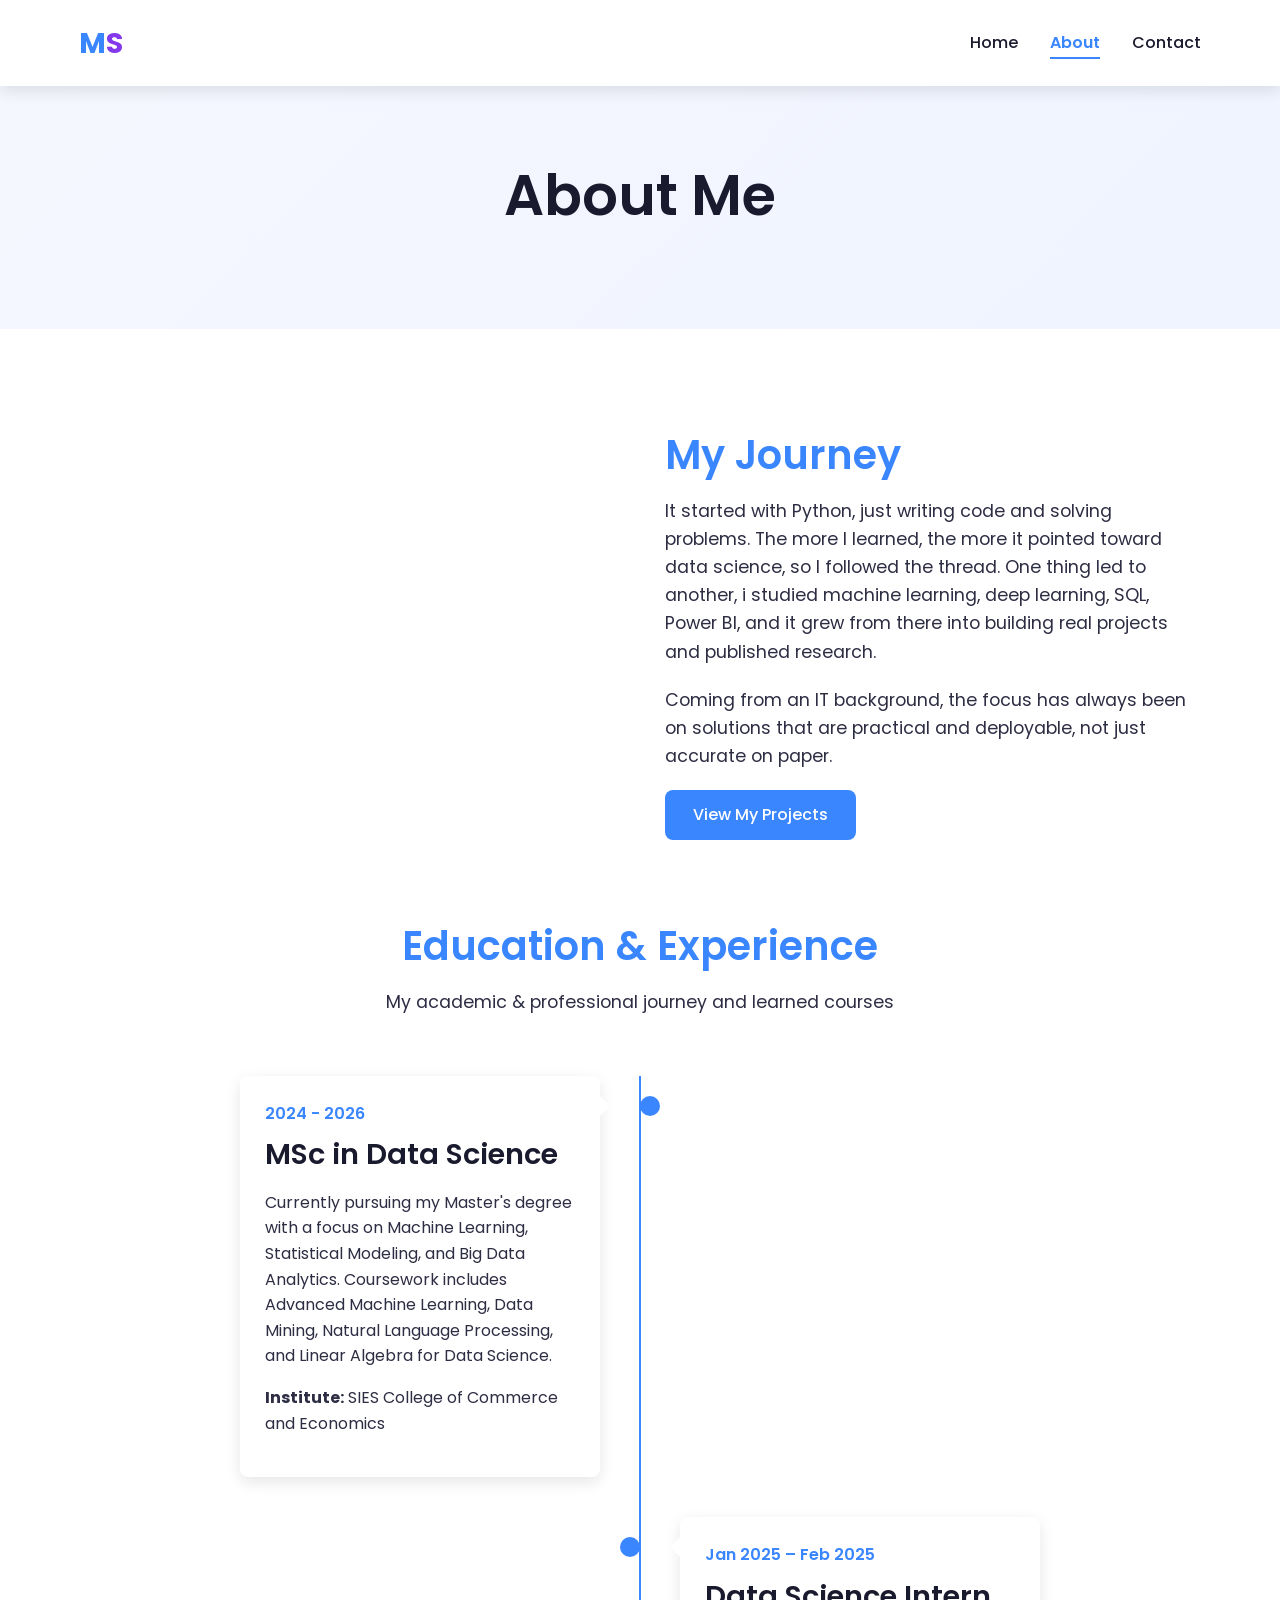
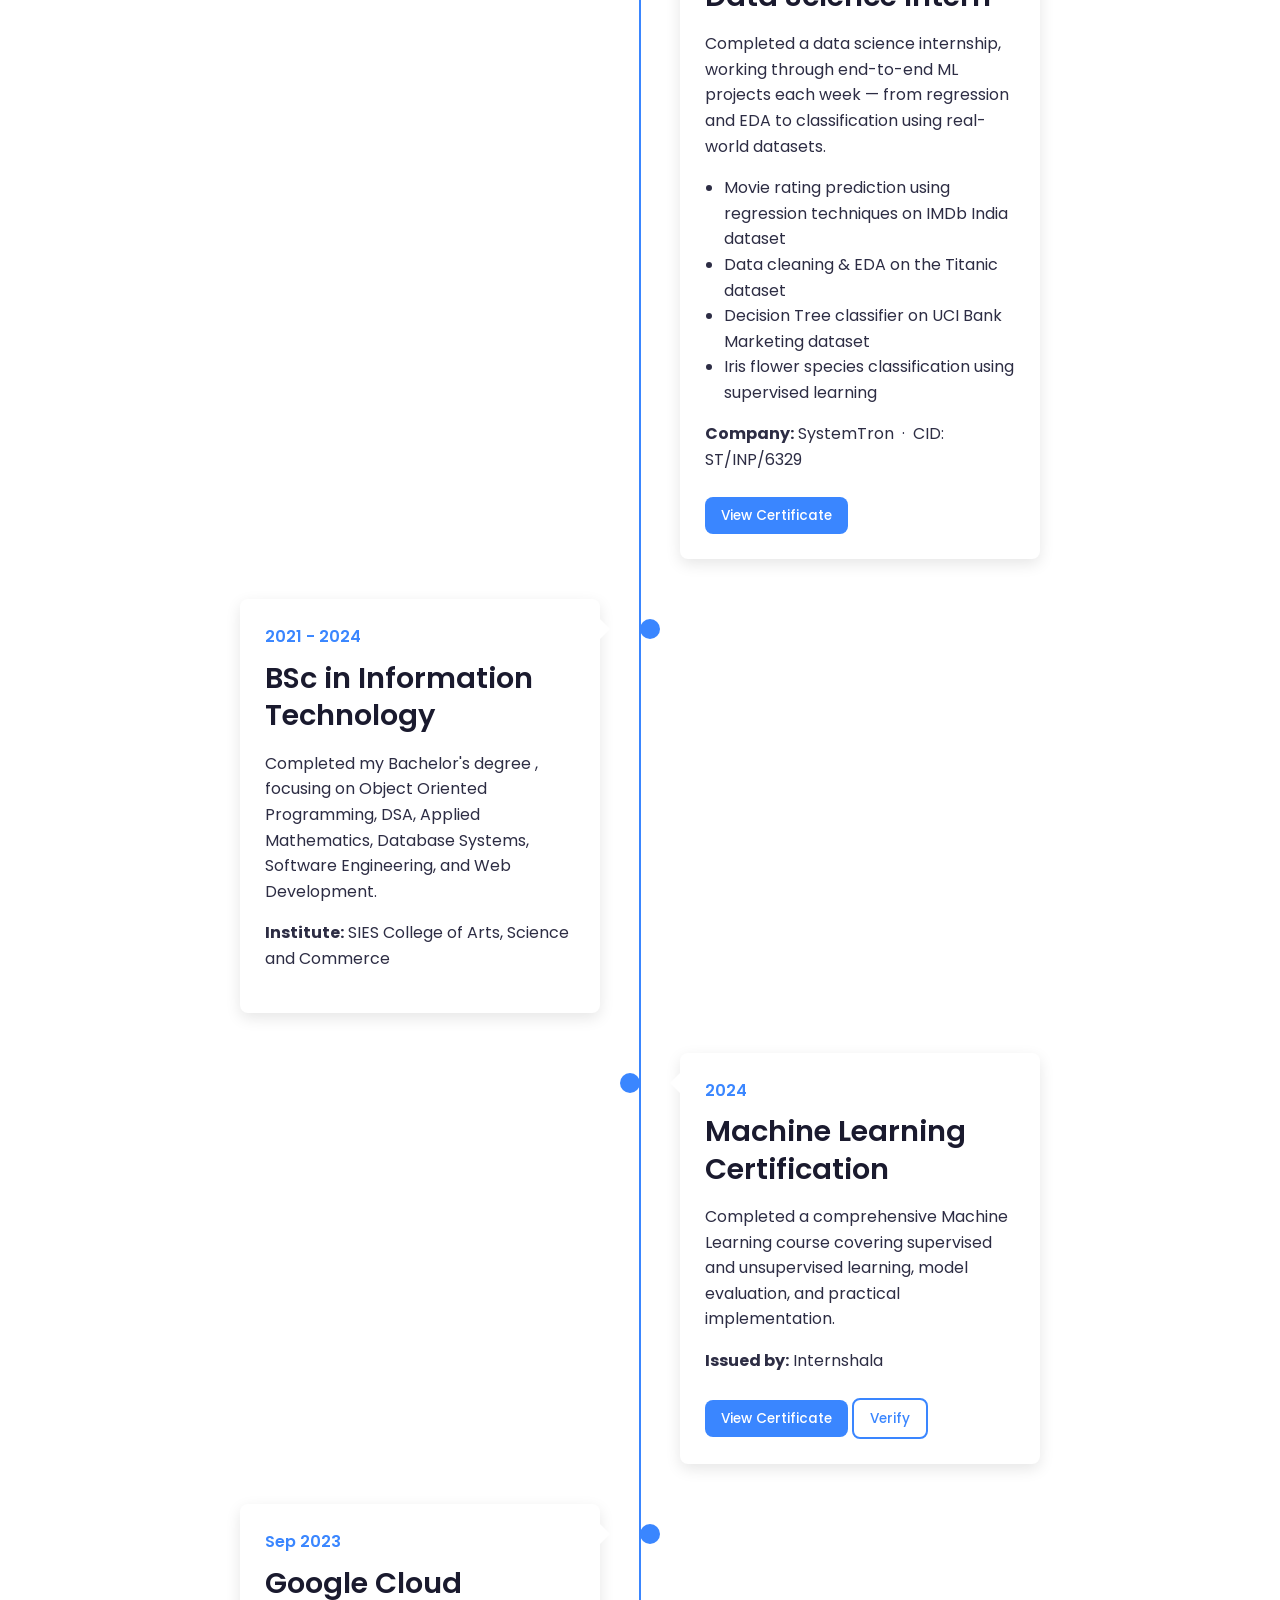
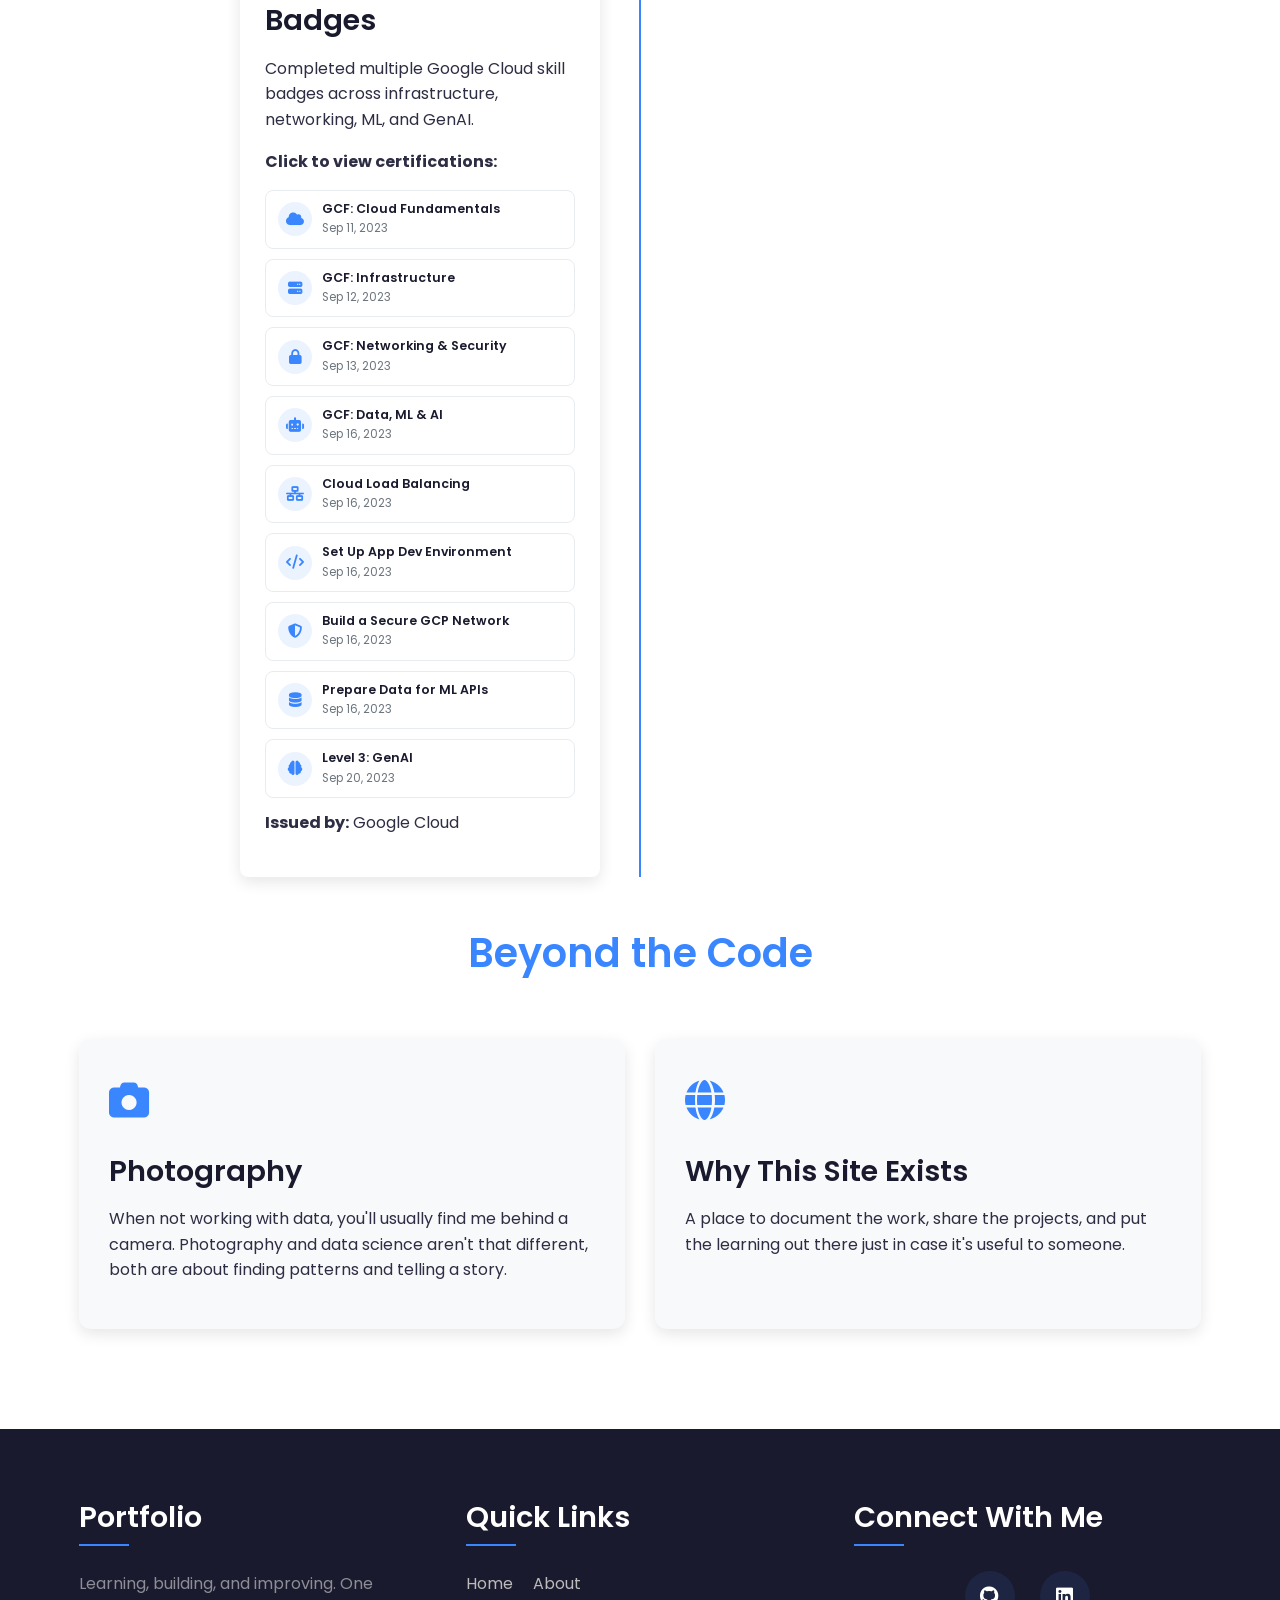
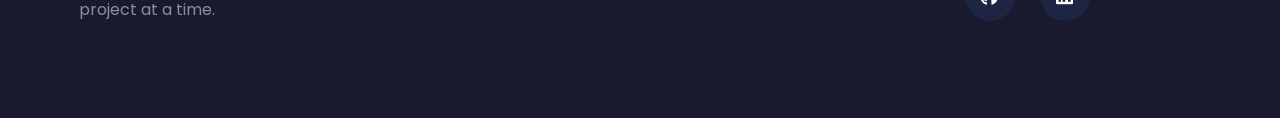
==== commit 0b4b5ec9: "updated skills section layout, and added internship certificate" ====
--- a/about.html
+++ b/about.html
@@ -57,21 +57,35 @@
 
             <!-- Education & Experience Timeline -->
             <div class="section-header">
-                <h2>Education </h2>
-                <p>My academic journey and learned courses</p>
-            </div>
-
+                <h2>Education & Experience</h2>
+                <p>My academic & professional journey and learned courses</p>
+            </div>           
             <div class="timeline">
                 <div class="timeline-item">
                     <div class="timeline-dot"></div>
                     <div class="timeline-content">
-                        <div class="timeline-date">2024 - Present</div>
+                        <div class="timeline-date">2024 - 2026</div>
                         <h3>MSc in Data Science</h3>
                         <p>Currently pursuing my Master's degree with a focus on Machine Learning, Statistical Modeling, and Big Data Analytics. Coursework includes Advanced Machine Learning, Data Mining, Natural Language Processing, and Linear Algebra for Data Science.</p>
                         <p><strong>Institute:</strong> <a href="https://siesce.edu.in/" target="_blank">SIES College of Commerce and Economics</a></p>
                     </div>
                 </div>
-            
+                <div class="timeline-item">
+                    <div class="timeline-dot"></div>
+                    <div class="timeline-content">
+                        <div class="timeline-date">Jan 2025 – Feb 2025</div>
+                        <h3>Data Science Intern</h3>
+                        <p>Completed a data science internship, working through end-to-end ML projects each week — from regression and EDA to classification using real-world datasets.</p>
+                        <ul style="color: var(--dark-light); padding-left: 1.2rem; margin-bottom: 1rem;">
+                            <li>Movie rating prediction using regression techniques on IMDb India dataset</li>
+                            <li>Data cleaning & EDA on the Titanic dataset</li>
+                            <li>Decision Tree classifier on UCI Bank Marketing dataset</li>
+                            <li>Iris flower species classification using supervised learning</li>
+                        </ul>
+                        <p><strong>Company:</strong> <a href="https://www.systemtron.in" target="_blank">SystemTron</a> &nbsp;·&nbsp; CID: ST/INP/6329</p>
+                        <a href="assets/docs/systemtron_internship_cert.png" target="_blank" class="btn btn-primary" style="margin-top: 8px; font-size: 0.85rem; padding: 8px 16px;">View Certificate</a>
+                    </div>
+                </div>
 
                 <div class="timeline-item">
                     <div class="timeline-dot"></div>
@@ -101,6 +115,7 @@
                         <div class="timeline-date">Sep 2023</div>
                         <h3>Google Cloud Badges</h3>
                         <p>Completed multiple Google Cloud skill badges across infrastructure, networking, ML, and GenAI.</p>
+                        <p><b>Click to view certifications:</b></p>
                         <div class="badge-grid">
                             <a href="https://www.skills.google/public_profiles/52eb21dc-e0a1-43d0-9da1-57175506d3a1/badges/5085643" target="_blank" class="badge-card">
                                 <div class="badge-icon"><i class="fas fa-cloud"></i></div>
--- a/assets/css/styles.css
+++ b/assets/css/styles.css
@@ -234,10 +234,10 @@
 
 .hero-text h1 span {
   color: var(--secondary);
-  text-decoration: underline;
+  /* text-decoration: underline;
   text-decoration-style: solid;
   text-decoration-color: var(--primary);
-  text-decoration-thickness: 0.2rem;
+  text-decoration-thickness: 0.2rem; */
 }
 
 .hero-text h3 span {
@@ -307,84 +307,91 @@
 
 /* Skills Section */
 .skills {
-  background-color: white;
-}
-
-.skills-container {
-  display: grid;
-  grid-template-columns: repeat(auto-fill, minmax(300px, 1fr));
-  gap: 30px;
-}
-
-.skill-category {
-  background-color: white;
-  border-radius: var(--border-radius-lg);
-  padding: 30px;
-  box-shadow: var(--shadow);
-  transition: var(--transition);
-}
-
-.skill-category:hover {
-  transform: translateY(-10px);
-  box-shadow: var(--shadow-dark);
+    background-color: white;
+}
+
+.skills-grid {
+    display: flex;
+    flex-direction: column;
+    gap: 32px;
+}
+
+.skill-group {
+    display: flex;
+    flex-direction: column;
+    gap: 14px;
+}
+
+.skill-group-header {
+    display: flex;
+    align-items: center;
+    gap: 8px;
+    font-size: 1rem;
+    font-weight: 600;
+    letter-spacing: 1.8px;
+    text-transform: uppercase;
+    color: var(--secondary);
+    padding-bottom: 10px;
+    border-bottom: 1px solid rgba(131, 56, 236, 0.15);
+}
+
+.skill-chips {
+    display: flex;
+    flex-wrap: wrap;
+    gap: 10px;
+}
+
+/* .skill-chips:hover .skill-chip {
+    opacity: 0.35;
+    transform: none;
+} */
+
+.skill-chips:hover .skill-chip:hover {
+    opacity: 1;
+    transform: translateY(-2px);
+}
+
+.skill-chip {
+    display: flex;
+    align-items: center;
+    gap: 8px;
+    padding: 8px 16px;
+    background: white;
+    border: 1.5px solid rgba(58, 134, 255, 0.2);
+    border-radius: 100px;
+    font-size: 0.875rem;
+    font-weight: 500;
+    color: var(--dark);
+    transition: all 0.2s ease;
+    cursor: default;
+}
+
+.skill-chip:hover {
+    border-color: var(--primary);
+    box-shadow: 0 4px 12px rgba(58, 134, 255, 0.15);
+}
+
+.skill-chip img {
+    width: 20px;
+    height: 20px;
+    object-fit: contain;
+}
+
+.skill-fa-icon {
+    font-size: 15px;
+    color: var(--primary);
+    width: 20px;
+    text-align: center;
 }
 
 .skill-category-misc {
-  background-color: white;
-  /* border-radius: var(--border-radius-lg); */
-  padding: 30px;
-  /* box-shadow: var(--shadow);
-            transition: var(--transition); */
-  align-content: center;
-  text-align: center;
+    margin-top: 40px;
+    text-align: center;
 }
 
 .skill-category-misc p {
-  font-weight: 500;
-  font-style: italic;
-}
-
-.skill-category h3 {
-  display: flex;
-  align-items: center;
-  gap: 10px;
-  margin-bottom: 20px;
-  color: var(--secondary);
-}
-
-.skill-category h3 i {
-  font-size: 1.5rem;
-}
-
-.skill-list {
-  list-style: none;
-}
-
-.skill-list li {
-  margin-bottom: 15px;
-  display: flex;
-  justify-content: space-between;
-  align-items: center;
-}
-
-.skill-name {
-  font-weight: 500;
-}
-
-.skill-bar {
-  width: 100%;
-  height: 8px;
-  background-color: var(--gray-light);
-  border-radius: 4px;
-  margin-top: 5px;
-  overflow: hidden;
-}
-
-.skill-progress {
-  height: 100%;
-  border-radius: 4px;
-  background-color: var(--primary);
-  transition: width 1.5s ease-in-out;
+    font-weight: 500;
+    font-style: italic;
 }
 
 /* Projects Section */
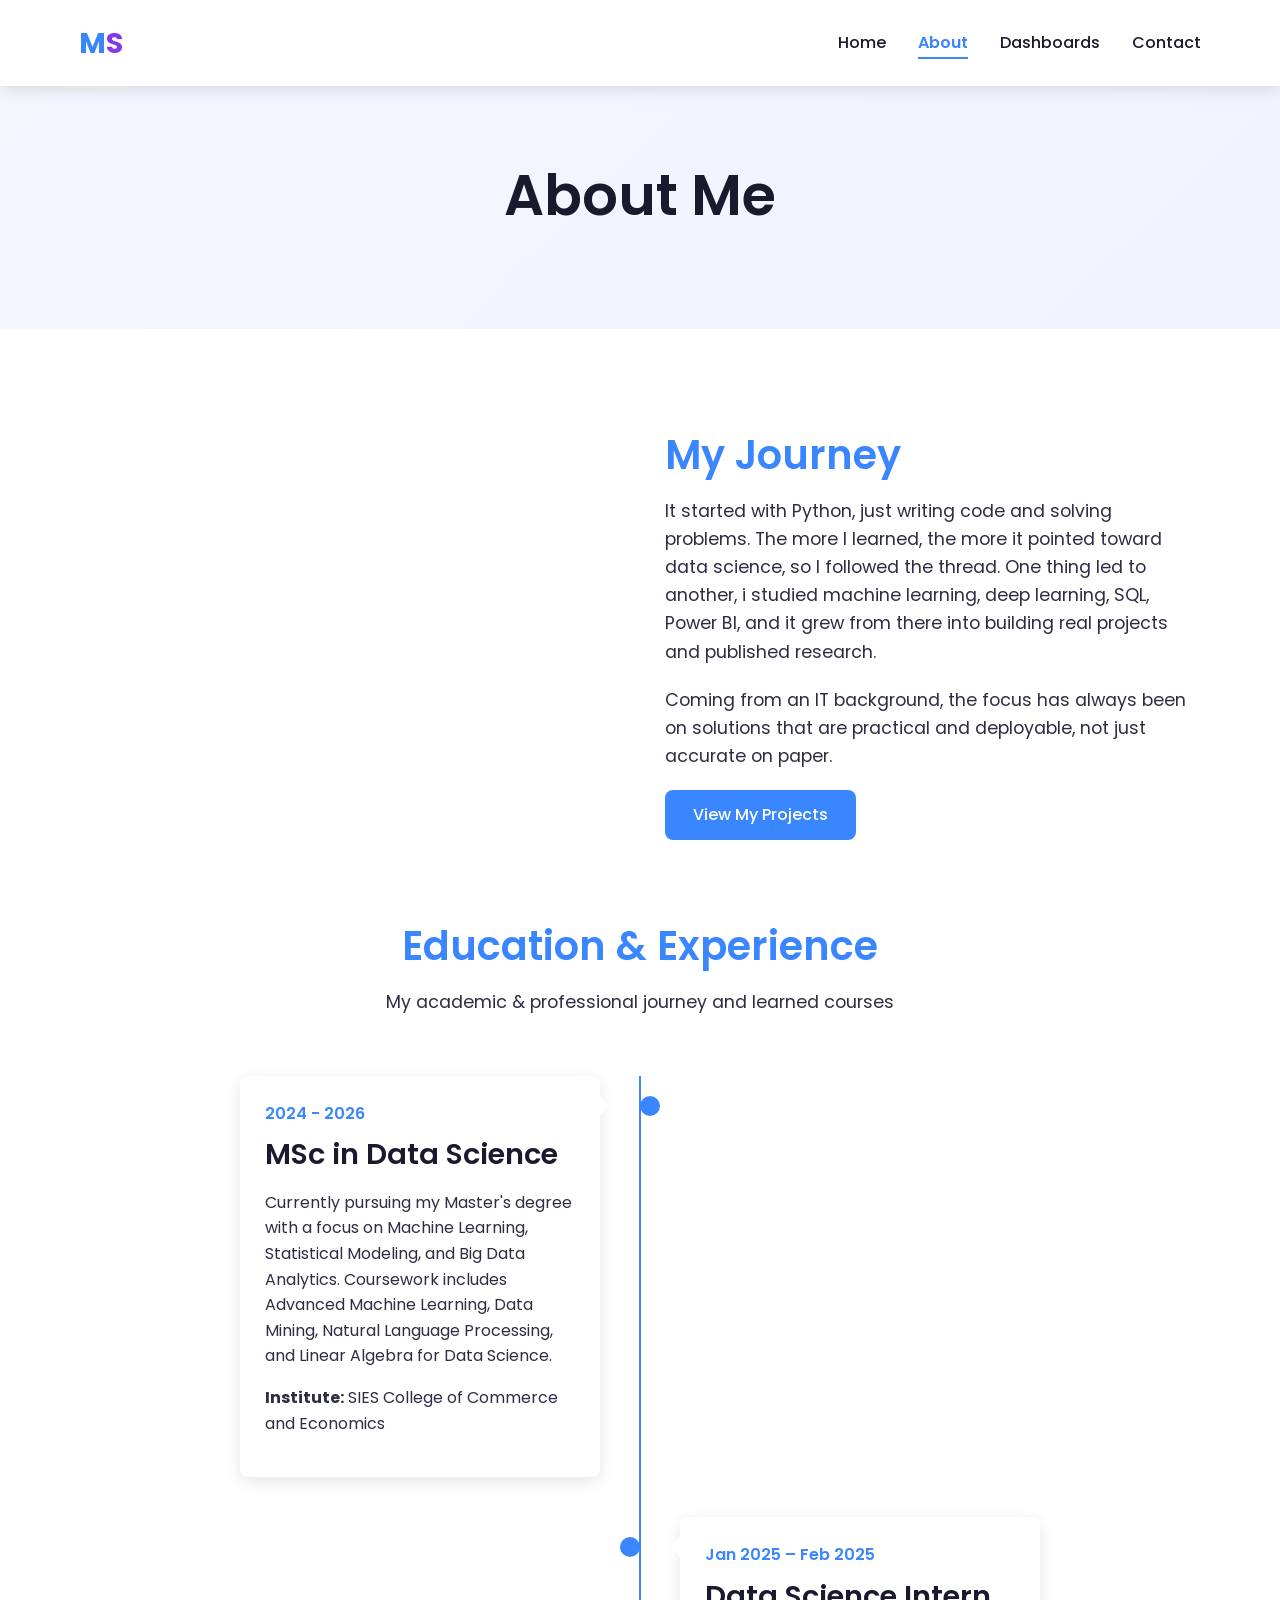
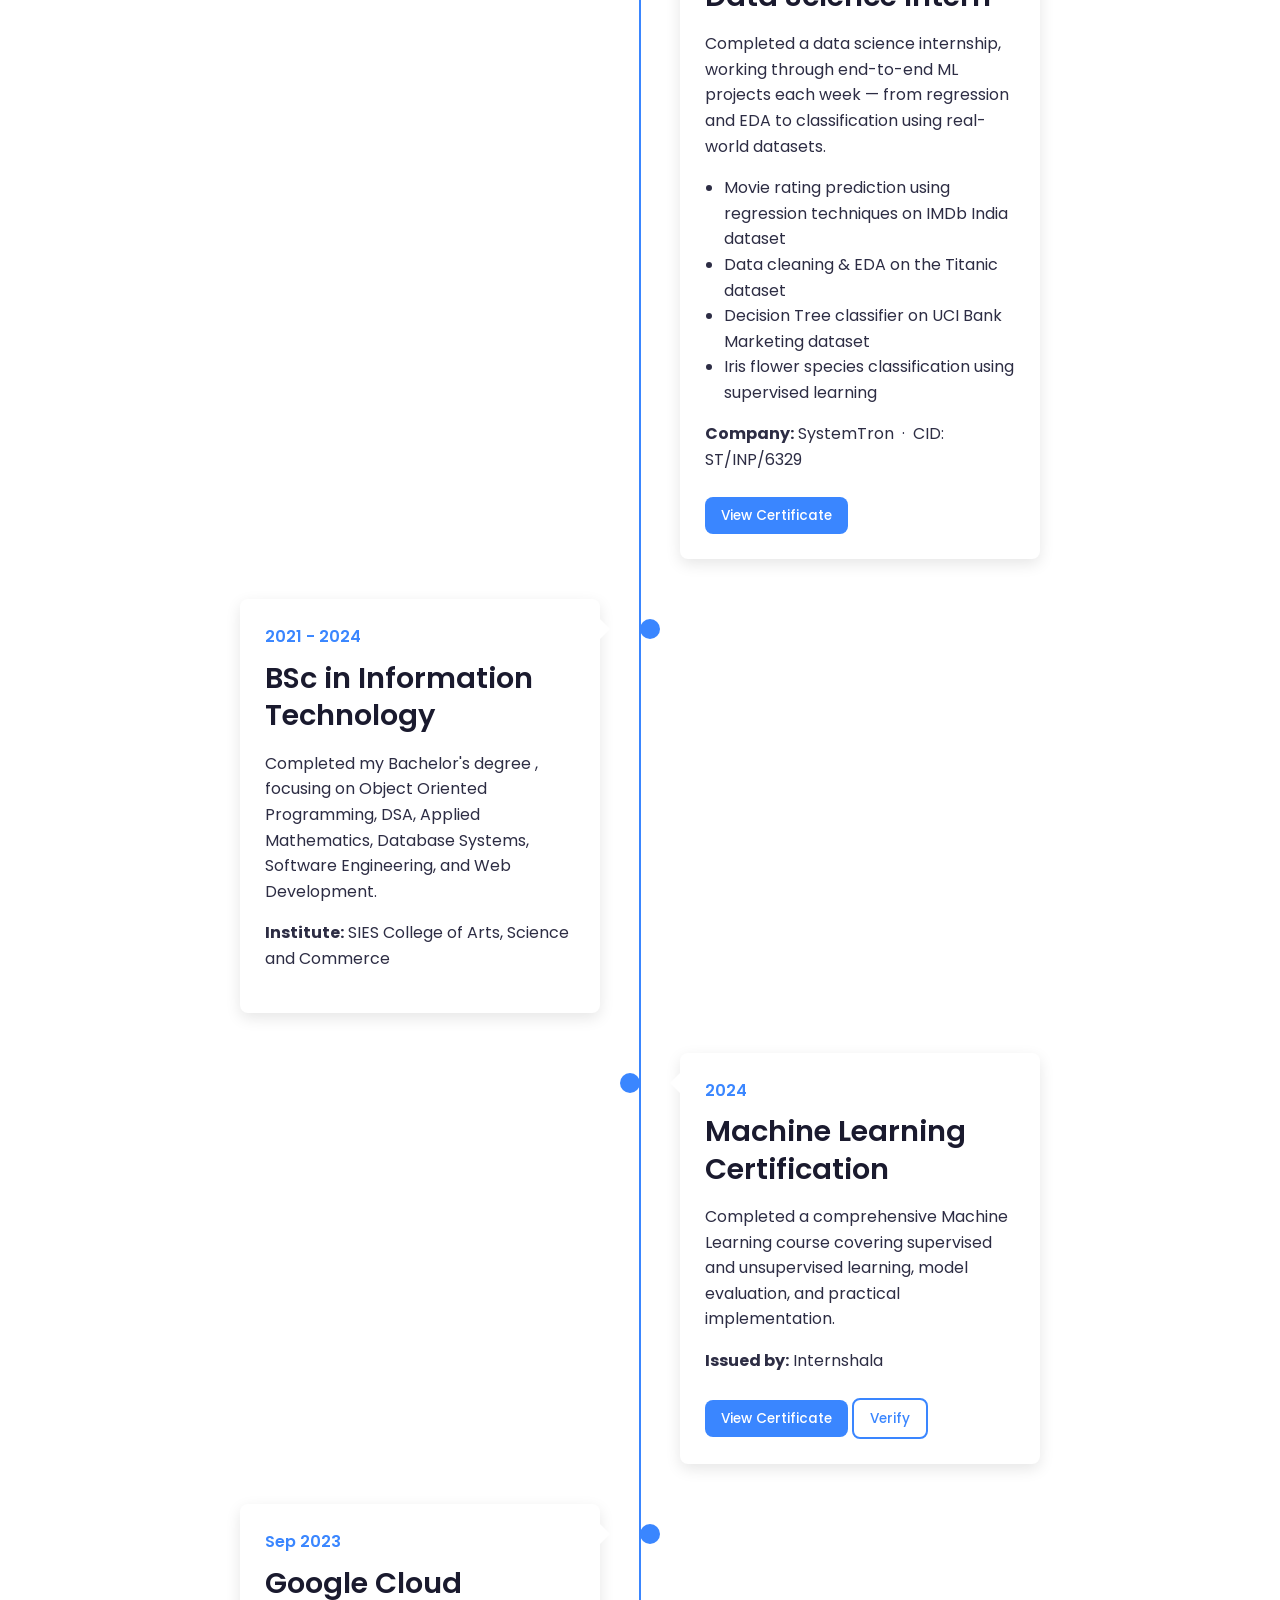
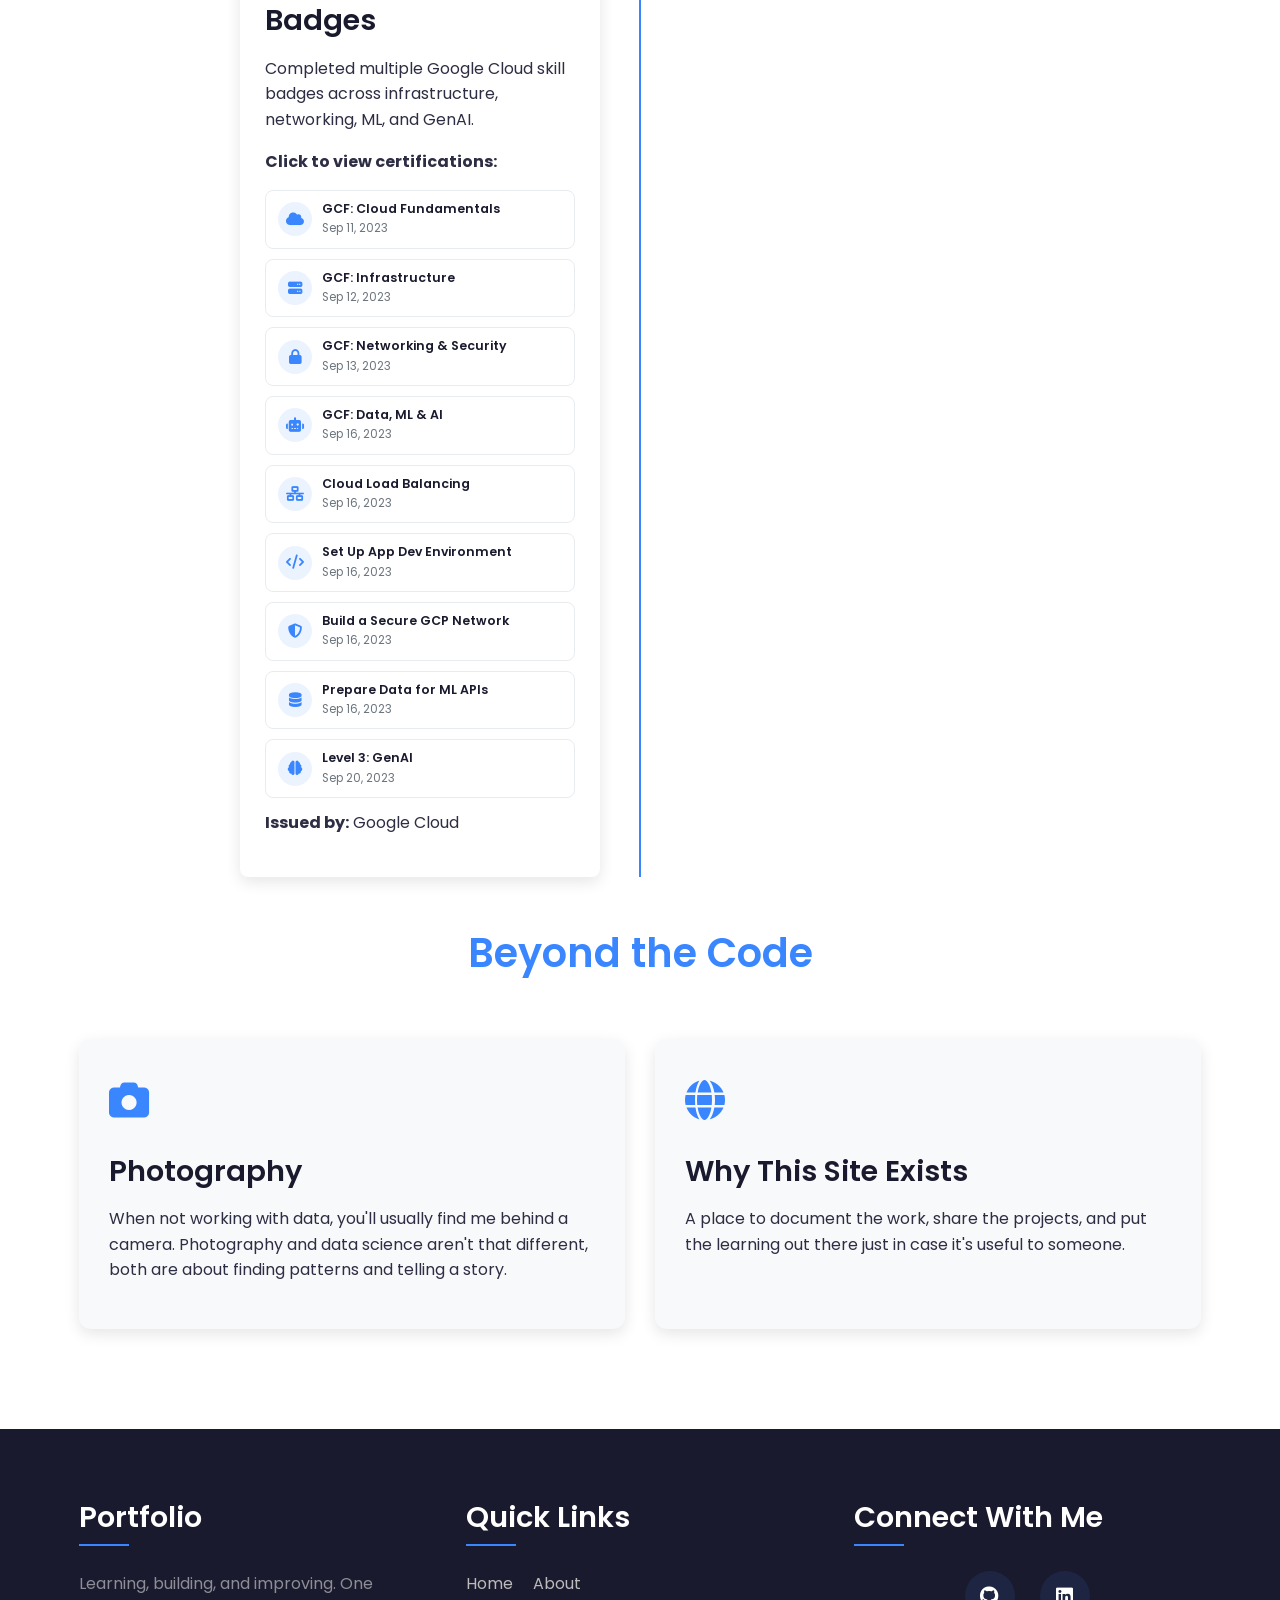
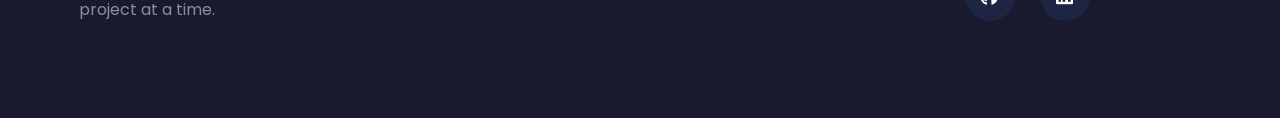
==== commit be451f75: "add success page for message confirmation; include thank you message and navigation link" ====
--- a/about.html
+++ b/about.html
@@ -20,6 +20,7 @@
                     <li><a href="about.html" class="active">About</a></li>
                     <!-- <li><a href="blog.html">Blog</a></li>
                     <li><a href="resources.html">Resources</a></li> -->
+                    <li><a href="index.html#dashboards">Dashboards</a></li>
                     <li><a href="index.html#contact">Contact</a></li>
                 </ul>
                 <div class="hamburger" id="hamburger">
--- a/assets/css/styles.css
+++ b/assets/css/styles.css
@@ -961,7 +961,244 @@
   }
 }
 
-/* Netlify Form Success Styles */
+/* ── Dashboards & Analytics Section ── */
+.dashboards {
+  background-color: white;
+}
+
+.dashboards-container {
+  display: flex;
+  flex-direction: column;
+  gap: 32px;
+}
+
+.dashboard-card {
+  display: grid;
+  grid-template-columns: 1fr 1fr;
+  background: var(--light);
+  border-radius: var(--border-radius-lg);
+  overflow: hidden;
+  box-shadow: var(--shadow);
+  transition: var(--transition);
+  border: 1px solid var(--gray-light);
+}
+
+.dashboard-card:hover {
+  box-shadow: var(--shadow-dark);
+  transform: translateY(-4px);
+}
+
+/* Image side */
+.dashboard-img-link {
+  display: block;
+  height: 100%;
+}
+
+.dashboard-img {
+  position: relative;
+  height: 100%;
+  min-height: 320px;
+  overflow: hidden;
+  background: var(--gray-light);
+}
+
+.dashboard-img img {
+  width: 100%;
+  height: 100%;
+  object-fit: contain;
+  background-color: white;
+  display: block;
+  transition: transform 0.4s ease;
+}
+button.dashboard-img-link {
+    all: unset;
+    display: block;
+    cursor: pointer;
+    height: 100%;
+    width: 100%;
+}
+.dashboard-card:hover .dashboard-img img {
+  transform: scale(1.04);
+}
+
+.dashboard-img-overlay {
+  position: absolute;
+  inset: 0;
+  background: rgba(26, 26, 46, 0.55);
+  display: flex;
+  align-items: center;
+  justify-content: center;
+  opacity: 0;
+  transition: opacity 0.3s ease;
+}
+
+.dashboard-card:hover .dashboard-img-overlay {
+  opacity: 1;
+}
+
+.dashboard-img-overlay span {
+  color: white;
+  font-weight: 600;
+  font-size: 1rem;
+  display: flex;
+  align-items: center;
+  gap: 8px;
+  background: rgba(58, 134, 255, 0.85);
+  padding: 10px 20px;
+  border-radius: 50px;
+}
+
+/* Placeholder image for SQL / future cards */
+.dashboard-img--placeholder {
+  display: flex;
+  flex-direction: column;
+  align-items: center;
+  justify-content: center;
+  gap: 12px;
+  color: var(--gray);
+  font-size: 3.5rem;
+  background: linear-gradient(135deg, #f0f4ff 0%, #e9ecef 100%);
+}
+
+.dashboard-img--placeholder span {
+  font-size: 1rem;
+  font-weight: 500;
+  letter-spacing: 1px;
+  text-transform: uppercase;
+}
+
+/* Meta / text side */
+.dashboard-meta {
+  padding: 28px 30px;
+  display: flex;
+  flex-direction: column;
+  gap: 14px;
+}
+
+.dashboard-meta-left h3 {
+  font-size: 1.25rem;
+  margin-bottom: 6px;
+  color: var(--dark);
+}
+
+.dashboard-meta-left p {
+  font-size: 0.9rem;
+  color: var(--gray);
+  margin-bottom: 0;
+  line-height: 1.5;
+}
+
+/* Tool badge */
+.dashboard-tool {
+  display: inline-flex;
+  align-items: center;
+  gap: 6px;
+  font-size: 0.75rem;
+  font-weight: 600;
+  letter-spacing: 1px;
+  text-transform: uppercase;
+  padding: 4px 10px;
+  border-radius: 20px;
+  margin-bottom: 6px;
+}
+
+.dashboard-tool.powerbi {
+  background: rgba(243, 186, 47, 0.15);
+  color: #c4930a;
+}
+
+.dashboard-tool.powerbi img {
+  width: 14px;
+  height: 14px;
+  object-fit: contain;
+}
+
+.dashboard-tool.sql {
+  background: rgba(58, 134, 255, 0.12);
+  color: var(--primary);
+}
+
+/* Stats row — glanceable numbers */
+.dashboard-stats {
+  display: flex;
+  gap: 20px;
+  padding: 12px 0;
+  border-top: 1px solid var(--gray-light);
+  border-bottom: 1px solid var(--gray-light);
+}
+
+.dashboard-stat {
+  display: flex;
+  flex-direction: column;
+  gap: 2px;
+}
+
+.stat-value {
+  font-size: 1.15rem;
+  font-weight: 700;
+  color: var(--primary);
+  font-family: "Roboto Mono", monospace;
+}
+
+.stat-label {
+  font-size: 0.72rem;
+  color: var(--gray);
+  text-transform: uppercase;
+  letter-spacing: 0.5px;
+}
+
+.dashboard-tags {
+  display: flex;
+  flex-wrap: wrap;
+  gap: 8px;
+}
+
+.dashboard-links {
+  display: flex;
+  gap: 12px;
+  margin-top: auto;
+}
+
+.dashboard-links .btn {
+  font-size: 0.9rem;
+  padding: 9px 18px;
+  display: inline-flex;
+  align-items: center;
+  gap: 7px;
+}
+
+/* Responsive */
+@media (max-width: 900px) {
+  .dashboard-card {
+    grid-template-columns: 1fr;
+  }
+
+  .dashboard-img {
+    min-height: 220px;
+    height: 220px;
+  }
+}
+
+@media (max-width: 576px) {
+  .dashboard-meta {
+    padding: 20px;
+  }
+
+  .dashboard-stats {
+    gap: 14px;
+  }
+
+  .dashboard-links {
+    flex-wrap: wrap;
+  }
+
+  .dashboard-links .btn {
+    flex: 1;
+    justify-content: center;
+  }
+}
+
+
 .form-success {
   background-color: rgba(56, 176, 0, 0.1);
   border: 1px solid var(--success);
@@ -1126,4 +1363,156 @@
   font-size: 0.72rem;
   color: var(--gray);
   margin-top: 2px;
-}+}
+/* ── Dashboard Preview Modal ── */
+.db-modal {
+  display: none;
+  position: fixed;
+  inset: 0;
+  z-index: 2000;
+  align-items: center;
+  justify-content: center;
+  padding: 20px;
+}
+.db-modal-body {
+  display: grid;
+  grid-template-columns: repeat(auto-fill, minmax(420px, 1fr));
+  gap: 16px;
+  padding: 20px 24px;
+  overflow-y: auto;
+}
+.db-modal.active {
+  display: flex;
+}
+
+.db-modal-backdrop {
+  position: absolute;
+  inset: 0;
+  background: rgba(10, 10, 30, 0.75);
+  backdrop-filter: blur(4px);
+  cursor: pointer;
+}
+
+.db-modal-box {
+  position: relative;
+  z-index: 1;
+  background: white;
+  border-radius: var(--border-radius-lg);
+  width: 100%;
+  max-width: 1100px;
+  max-height: 90vh;
+  display: flex;
+  flex-direction: column;
+  box-shadow: 0 25px 60px rgba(0,0,0,0.35);
+  overflow: hidden;
+  animation: modalIn 0.25s ease;
+}
+
+@keyframes modalIn {
+  from { opacity: 0; transform: translateY(20px) scale(0.97); }
+  to   { opacity: 1; transform: translateY(0) scale(1); }
+}
+
+.db-modal-header {
+  display: flex;
+  align-items: center;
+  justify-content: space-between;
+  padding: 18px 24px;
+  border-bottom: 1px solid var(--gray-light);
+  flex-shrink: 0;
+}
+
+.db-modal-title {
+  display: flex;
+  align-items: center;
+  gap: 10px;
+  font-weight: 600;
+  font-size: 1rem;
+  color: var(--dark);
+}
+
+.db-modal-title i {
+  color: var(--primary);
+  font-size: 1.1rem;
+}
+
+.db-modal-close {
+  background: none;
+  border: none;
+  font-size: 1.6rem;
+  line-height: 1;
+  color: var(--gray);
+  cursor: pointer;
+  padding: 0 4px;
+  transition: color 0.2s;
+}
+
+.db-modal-close:hover {
+  color: var(--dark);
+}
+
+.db-modal-body {
+  display: grid;
+  grid-template-columns: 1fr 1fr;
+  gap: 16px;
+  padding: 20px 24px;
+  overflow-y: auto;
+}
+
+.db-modal-page {
+  display: flex;
+  flex-direction: column;
+  gap: 8px;
+}
+
+.db-page-label {
+  font-size: 0.8rem;
+  color: var(--gray);
+  margin: 0;
+  display: flex;
+  align-items: center;
+  gap: 7px;
+}
+
+.db-page-label span {
+  background: var(--primary);
+  color: white;
+  font-size: 0.7rem;
+  font-weight: 600;
+  padding: 2px 8px;
+  border-radius: 20px;
+}
+
+.db-modal-page img {
+  width: 100%;
+  border-radius: var(--border-radius);
+  border: 1px solid var(--gray-light);
+  display: block;
+  transition: transform 0.3s ease;
+  cursor: zoom-in;
+}
+
+.db-modal-page img:hover {
+  transform: scale(1.02);
+  box-shadow: var(--shadow-dark);
+}
+
+.db-modal-footer {
+  display: flex;
+  gap: 12px;
+  padding: 16px 24px;
+  border-top: 1px solid var(--gray-light);
+  flex-shrink: 0;
+}
+
+/* Responsive modal */
+@media (max-width: 700px) {
+  .db-modal-body {
+    grid-template-columns: 1fr;
+  }
+
+  .db-modal-box {
+    max-height: 95vh;
+  }
+}
+
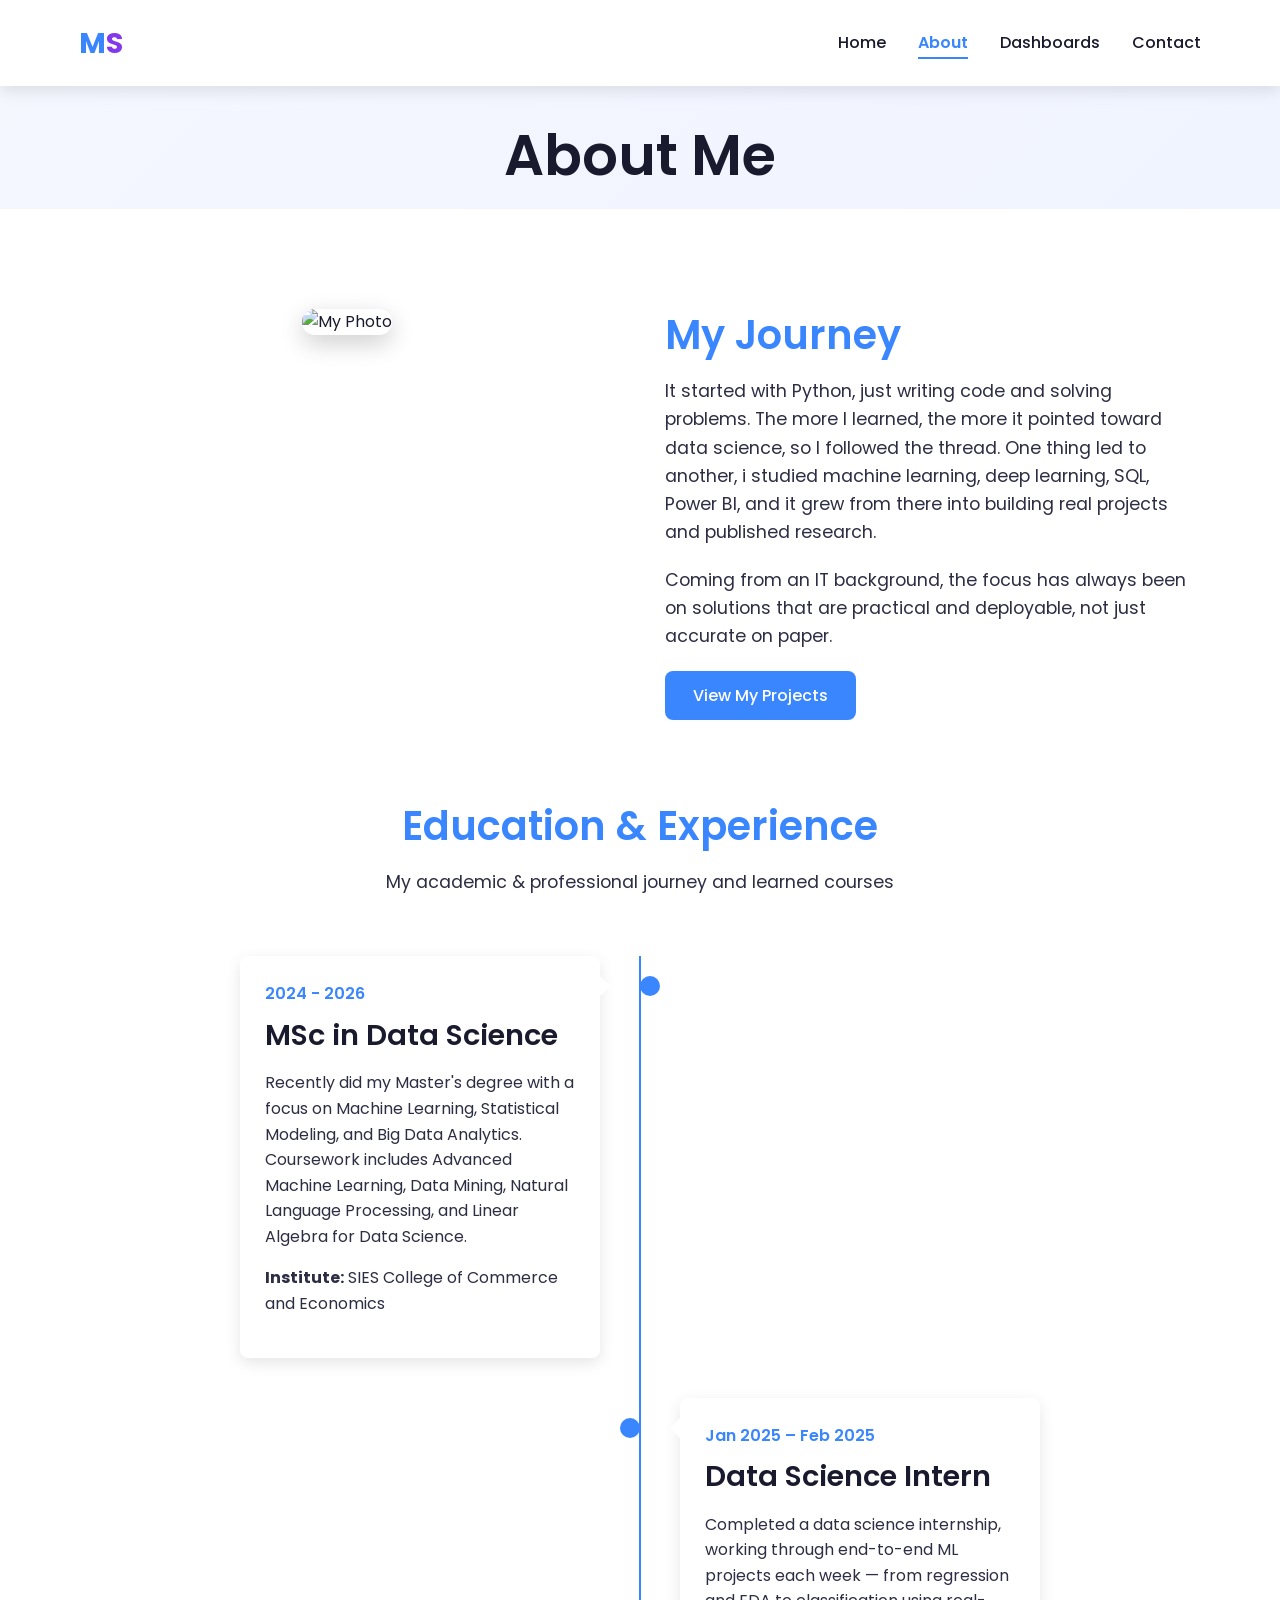
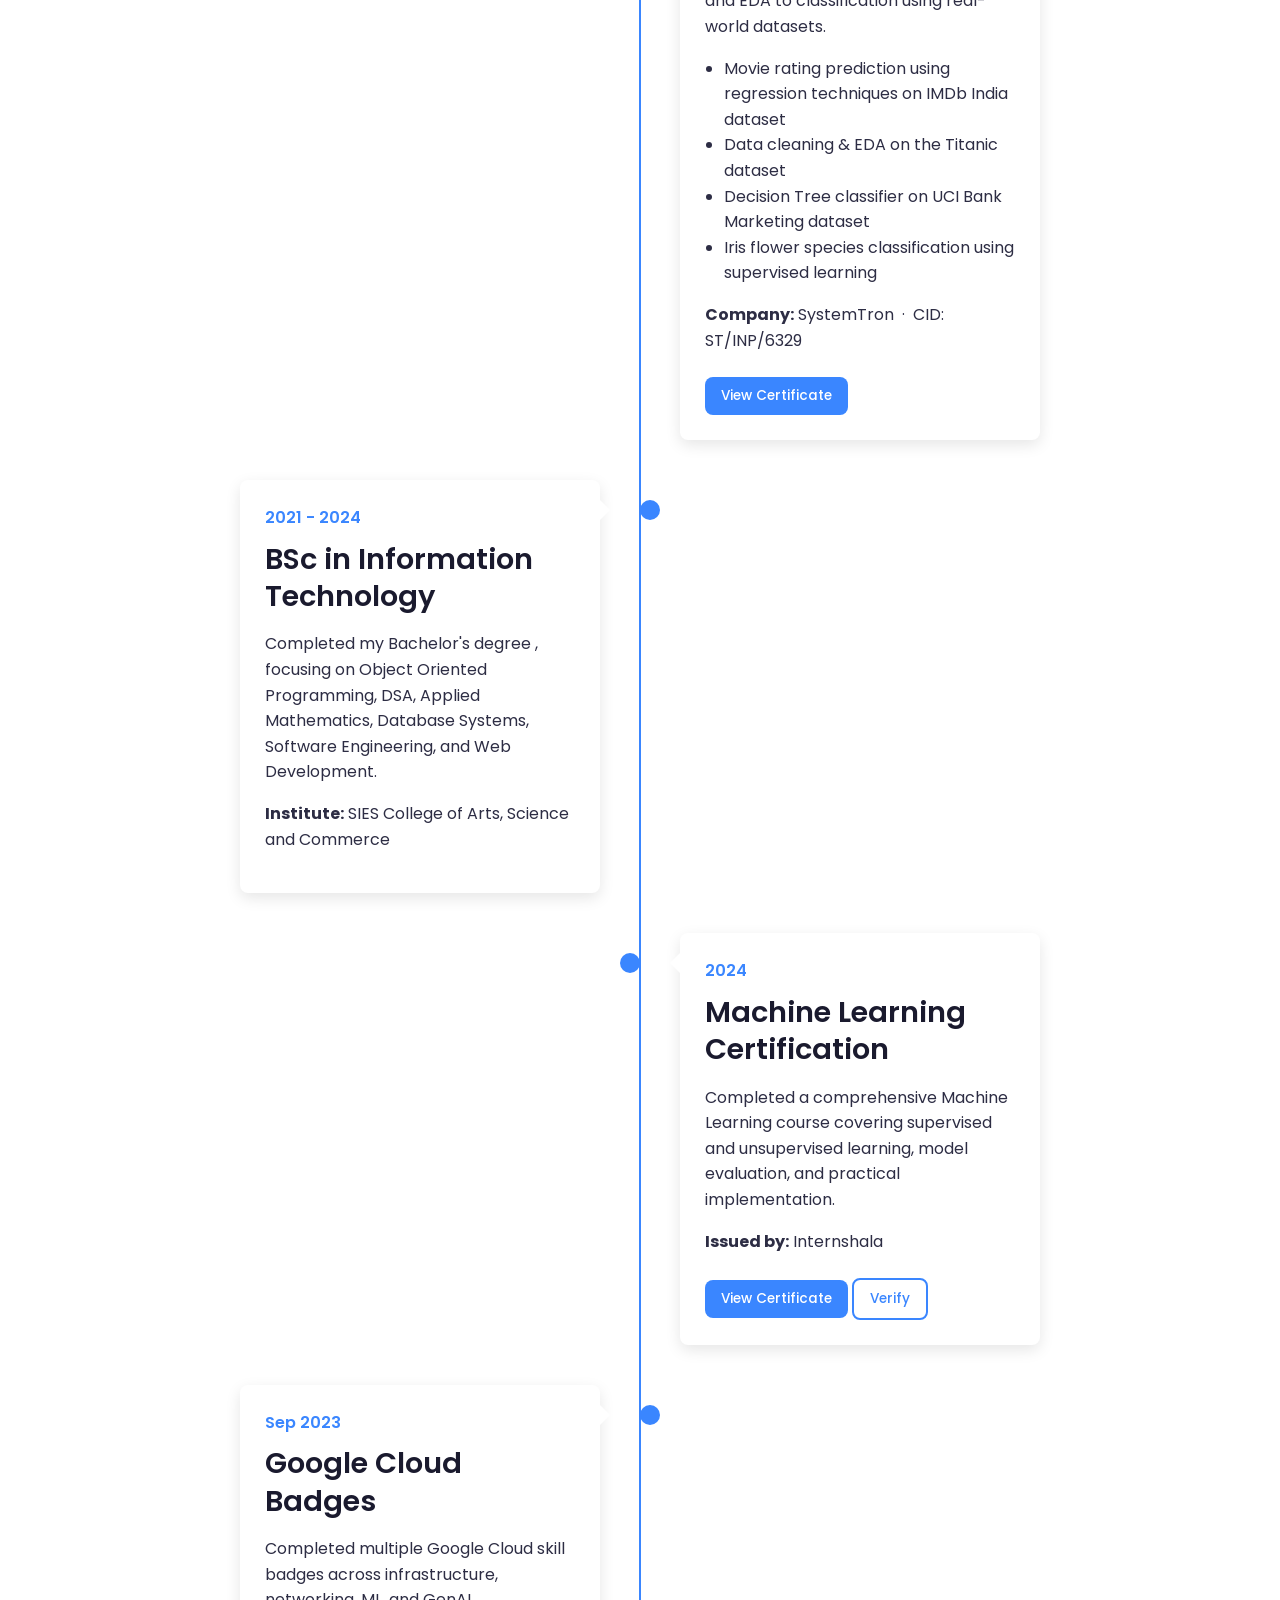
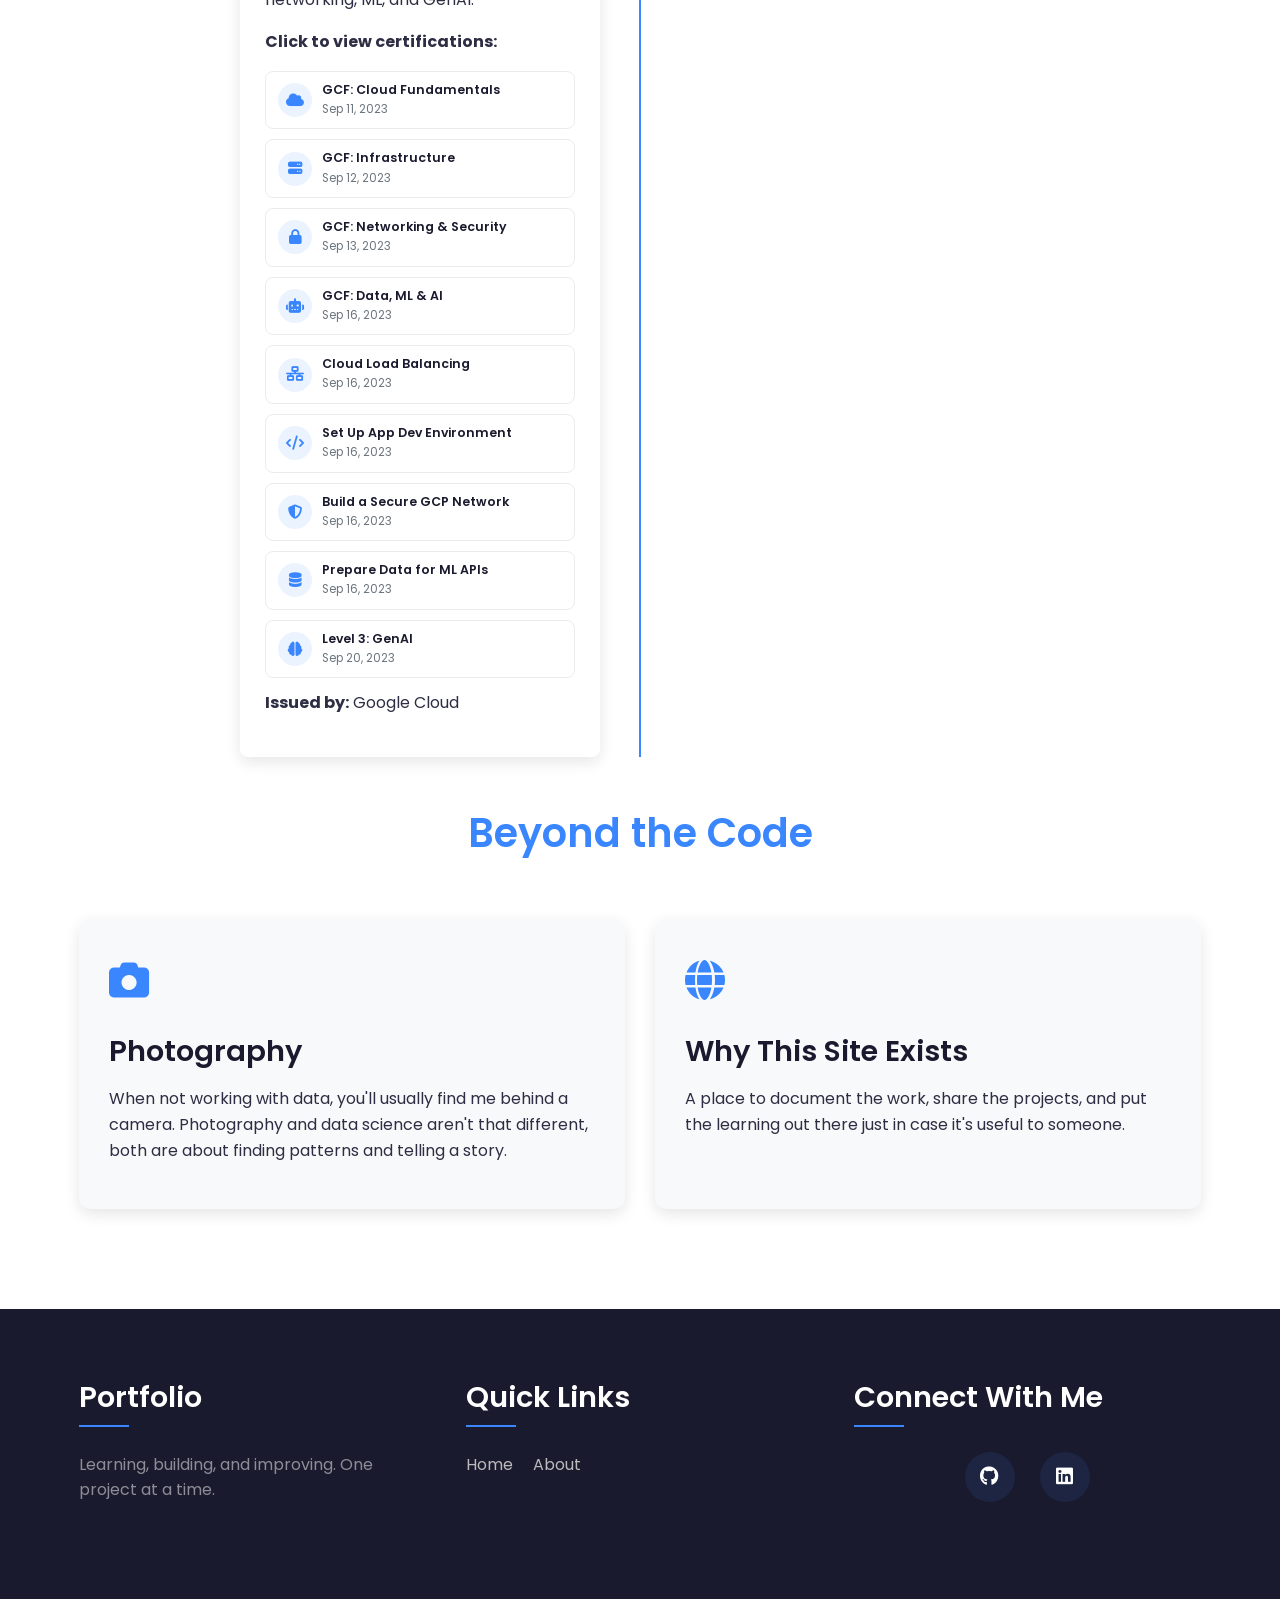
==== commit 8c3ffd56: "added docker and animations for the cards" ====
--- a/about.html
+++ b/about.html
@@ -67,7 +67,7 @@
                     <div class="timeline-content">
                         <div class="timeline-date">2024 - 2026</div>
                         <h3>MSc in Data Science</h3>
-                        <p>Currently pursuing my Master's degree with a focus on Machine Learning, Statistical Modeling, and Big Data Analytics. Coursework includes Advanced Machine Learning, Data Mining, Natural Language Processing, and Linear Algebra for Data Science.</p>
+                        <p>Recently did my Master's degree with a focus on Machine Learning, Statistical Modeling, and Big Data Analytics. Coursework includes Advanced Machine Learning, Data Mining, Natural Language Processing, and Linear Algebra for Data Science.</p>
                         <p><strong>Institute:</strong> <a href="https://siesce.edu.in/" target="_blank">SIES College of Commerce and Economics</a></p>
                     </div>
                 </div>
--- a/assets/css/styles.css
+++ b/assets/css/styles.css
@@ -140,7 +140,7 @@
 }
 
 header.scrolled {
-  padding: 10px 0;
+  padding: 4px 0;
   background-color: rgba(255, 255, 255, 0.98);
 }
 
@@ -301,7 +301,7 @@
 .github-strip-graph img {
   width: 100%;
   height: auto;
-  border-radius: var(--border-radius);
+  /* border-radius: var(--border-radius); */
   display: block;
 }
 
@@ -686,8 +686,8 @@
 
 /* Other Pages */
 .page-header {
-  padding-top: 160px;
-  padding-bottom: 80px;
+  padding-top: 120px;
+  padding-bottom: 0.5px;
   background: linear-gradient(135deg, #f5f7ff 0%, #f0f4ff 100%);
   text-align: center;
 }
@@ -857,7 +857,7 @@
 
 @media (max-width: 768px) {
   .navbar {
-    padding: 15px 0;
+    padding: 10px 0;
   }
 
   .nav-links {
@@ -923,6 +923,9 @@
 }
 
 @media (max-width: 576px) {
+  .navbar {
+    padding: 10px 0;
+  }
   h1 {
     font-size: 2.2rem;
   }
@@ -1516,3 +1519,285 @@
   }
 }
 
+
+/* =============================================
+   ANIMATIONS
+   ============================================= */
+
+/* --- Scroll reveal base state --- */
+.reveal {
+  opacity: 0;
+  transform: translateY(28px);
+  transition: opacity 0.55s ease, transform 0.55s ease;
+}
+
+.reveal.visible {
+  opacity: 1;
+  transform: translateY(0);
+}
+
+/* Staggered children inside a reveal container */
+.reveal-stagger > * {
+  opacity: 0;
+  transform: translateY(20px);
+  transition: opacity 0.45s ease, transform 0.45s ease;
+}
+
+.reveal-stagger.visible > *:nth-child(1)  { transition-delay: 0.05s; }
+.reveal-stagger.visible > *:nth-child(2)  { transition-delay: 0.10s; }
+.reveal-stagger.visible > *:nth-child(3)  { transition-delay: 0.15s; }
+.reveal-stagger.visible > *:nth-child(4)  { transition-delay: 0.20s; }
+.reveal-stagger.visible > *:nth-child(5)  { transition-delay: 0.25s; }
+.reveal-stagger.visible > *:nth-child(6)  { transition-delay: 0.30s; }
+.reveal-stagger.visible > *:nth-child(n+7){ transition-delay: 0.35s; }
+
+.reveal-stagger.visible > * {
+  opacity: 1;
+  transform: translateY(0);
+}
+
+/* --- Hero floating image --- */
+@keyframes floatY {
+  0%, 100% { transform: translateY(0px); }
+  50%       { transform: translateY(-14px); }
+}
+
+.hero-image img {
+  animation: floatY 5s ease-in-out infinite;
+  will-change: transform;
+}
+
+/* --- Hero text fade-in on load --- */
+@keyframes heroFadeIn {
+  from { opacity: 0; transform: translateX(-30px); }
+  to   { opacity: 1; transform: translateX(0); }
+}
+
+.hero-text {
+  animation: heroFadeIn 0.7s ease both;
+}
+
+.hero-image {
+  animation: heroFadeIn 0.7s 0.15s ease both;
+  animation-name: heroFadeInRight;
+}
+
+@keyframes heroFadeInRight {
+  from { opacity: 0; transform: translateX(30px); }
+  to   { opacity: 1; transform: translateX(0); }
+}
+
+/* --- Skill chips stagger on scroll --- */
+.skill-chips .skill-chip {
+  opacity: 0;
+  transform: translateY(12px) scale(0.95);
+  transition: opacity 0.3s ease, transform 0.3s ease,
+              border-color 0.2s ease, box-shadow 0.2s ease;
+}
+
+.skill-chips.chips-visible .skill-chip {
+  opacity: 1;
+  transform: translateY(0) scale(1);
+}
+
+/* Generate delays for up to 20 chips */
+.skill-chips.chips-visible .skill-chip:nth-child(1)  { transition-delay: 0.02s; }
+.skill-chips.chips-visible .skill-chip:nth-child(2)  { transition-delay: 0.05s; }
+.skill-chips.chips-visible .skill-chip:nth-child(3)  { transition-delay: 0.08s; }
+.skill-chips.chips-visible .skill-chip:nth-child(4)  { transition-delay: 0.11s; }
+.skill-chips.chips-visible .skill-chip:nth-child(5)  { transition-delay: 0.14s; }
+.skill-chips.chips-visible .skill-chip:nth-child(6)  { transition-delay: 0.17s; }
+.skill-chips.chips-visible .skill-chip:nth-child(7)  { transition-delay: 0.20s; }
+.skill-chips.chips-visible .skill-chip:nth-child(8)  { transition-delay: 0.23s; }
+.skill-chips.chips-visible .skill-chip:nth-child(9)  { transition-delay: 0.26s; }
+.skill-chips.chips-visible .skill-chip:nth-child(10) { transition-delay: 0.29s; }
+.skill-chips.chips-visible .skill-chip:nth-child(n+11){ transition-delay: 0.32s; }
+
+/* --- Stat value count-up shimmer --- */
+@keyframes statPulse {
+  0%   { color: var(--primary); }
+  50%  { color: var(--secondary); }
+  100% { color: var(--primary); }
+}
+
+.stat-value.counting {
+  animation: statPulse 1s ease;
+}
+
+/* --- Section headers slide-up --- */
+.section-header {
+  opacity: 0;
+  transform: translateY(20px);
+  transition: opacity 0.5s ease, transform 0.5s ease;
+}
+
+.section-header.visible {
+  opacity: 1;
+  transform: translateY(0);
+}
+
+/* --- Project & dashboard cards subtle entrance --- */
+.project-card,
+.dashboard-card {
+  opacity: 0;
+  transform: translateY(24px);
+  transition: opacity 0.5s ease, transform 0.5s ease,
+              box-shadow 0.3s ease;
+}
+
+.project-card.visible,
+.dashboard-card.visible {
+  opacity: 1;
+  transform: translateY(0);
+}
+
+/* keep existing hover lift working after reveal */
+.project-card.visible:hover {
+  transform: translateY(-10px);
+}
+
+/* --- Contact social icons pop-in --- */
+.social-link-item {
+  opacity: 0;
+  transform: translateY(16px);
+  transition: opacity 0.4s ease, transform 0.4s ease;
+}
+
+.social-link-item.visible {
+  opacity: 1;
+  transform: translateY(0);
+}
+
+.social-link-item:nth-child(1) { transition-delay: 0.05s; }
+.social-link-item:nth-child(2) { transition-delay: 0.12s; }
+.social-link-item:nth-child(3) { transition-delay: 0.19s; }
+
+/* --- GitHub strip fade in --- */
+.github-strip-inner {
+  opacity: 0;
+  transform: translateY(20px);
+  transition: opacity 0.55s ease, transform 0.55s ease;
+}
+
+.github-strip-inner.visible {
+  opacity: 1;
+  transform: translateY(0);
+}
+
+/* --- Respect reduced-motion preference --- */
+/* --- Timeline: slide in from the side each item lives on --- */
+
+/* Odd items sit on the LEFT  → enter from the left */
+.timeline-item:nth-child(odd) {
+  opacity: 0;
+  transform: translateX(-60px);
+  transition: opacity 0.6s ease, transform 0.6s ease;
+}
+
+/* Even items sit on the RIGHT → enter from the right */
+.timeline-item:nth-child(even) {
+  opacity: 0;
+  transform: translateX(60px);
+  transition: opacity 0.6s ease, transform 0.6s ease;
+}
+
+.timeline-item.visible {
+  opacity: 1;
+  transform: translateX(0);
+}
+
+/* Dot springs in with a slight bounce after the card lands */
+.timeline-dot {
+  transition: transform 0.45s 0.38s cubic-bezier(0.34, 1.56, 0.64, 1);
+  transform: translateX(50%) scale(0);
+}
+
+.timeline-item:nth-child(even) .timeline-dot {
+  transform: translateX(-50%) scale(0);
+}
+
+.timeline-item.visible .timeline-dot {
+  transform: translateX(50%) scale(1);
+}
+
+.timeline-item:nth-child(even).visible .timeline-dot {
+  transform: translateX(-50%) scale(1);
+}
+
+/* Mobile: vertical line on left, all items slide from the left */
+@media (max-width: 768px) {
+  .timeline-item:nth-child(odd),
+  .timeline-item:nth-child(even) {
+    transform: translateX(-35px);
+  }
+
+  .timeline-dot,
+  .timeline-item:nth-child(even) .timeline-dot {
+    transform: scale(0);
+  }
+
+  .timeline-item.visible .timeline-dot,
+  .timeline-item:nth-child(even).visible .timeline-dot {
+    transform: scale(1);
+  }
+}
+
+/* --- Approach cards (Beyond the Code) --- */
+.approach-card {
+  opacity: 0;
+  transform: translateY(30px);
+  transition: opacity 0.5s ease, transform 0.5s ease,
+              box-shadow 0.3s ease;
+}
+
+.approach-card:nth-child(1) { transition-delay: 0.05s; }
+.approach-card:nth-child(2) { transition-delay: 0.18s; }
+
+.approach-card.visible {
+  opacity: 1;
+  transform: translateY(0);
+}
+
+/* Preserve hover lift after reveal */
+.approach-card.visible:hover {
+  transform: translateY(-10px);
+}
+
+/* ─── Respect reduced-motion preference ─────────────────────────────────── */
+@media (prefers-reduced-motion: reduce) {
+  .reveal,
+  .reveal-stagger > *,
+  .skill-chips .skill-chip,
+  .section-header,
+  .project-card,
+  .dashboard-card,
+  .social-link-item,
+  .github-strip-inner,
+  .hero-text,
+  .hero-image,
+  .timeline-item:nth-child(odd),
+  .timeline-item:nth-child(even),
+  .approach-card {
+    opacity: 1 !important;
+    transform: none !important;
+    animation: none !important;
+    transition: none !important;
+  }
+
+  /* Restore dot positioning transforms that are part of layout */
+  .timeline-dot {
+    transform: translateX(50%) !important;
+    transition: none !important;
+  }
+
+  .timeline-item:nth-child(even) .timeline-dot {
+    transform: translateX(-50%) !important;
+  }
+
+  @media (max-width: 768px) {
+    .timeline-dot,
+    .timeline-item:nth-child(even) .timeline-dot {
+      transform: none !important;
+    }
+  }
+}
